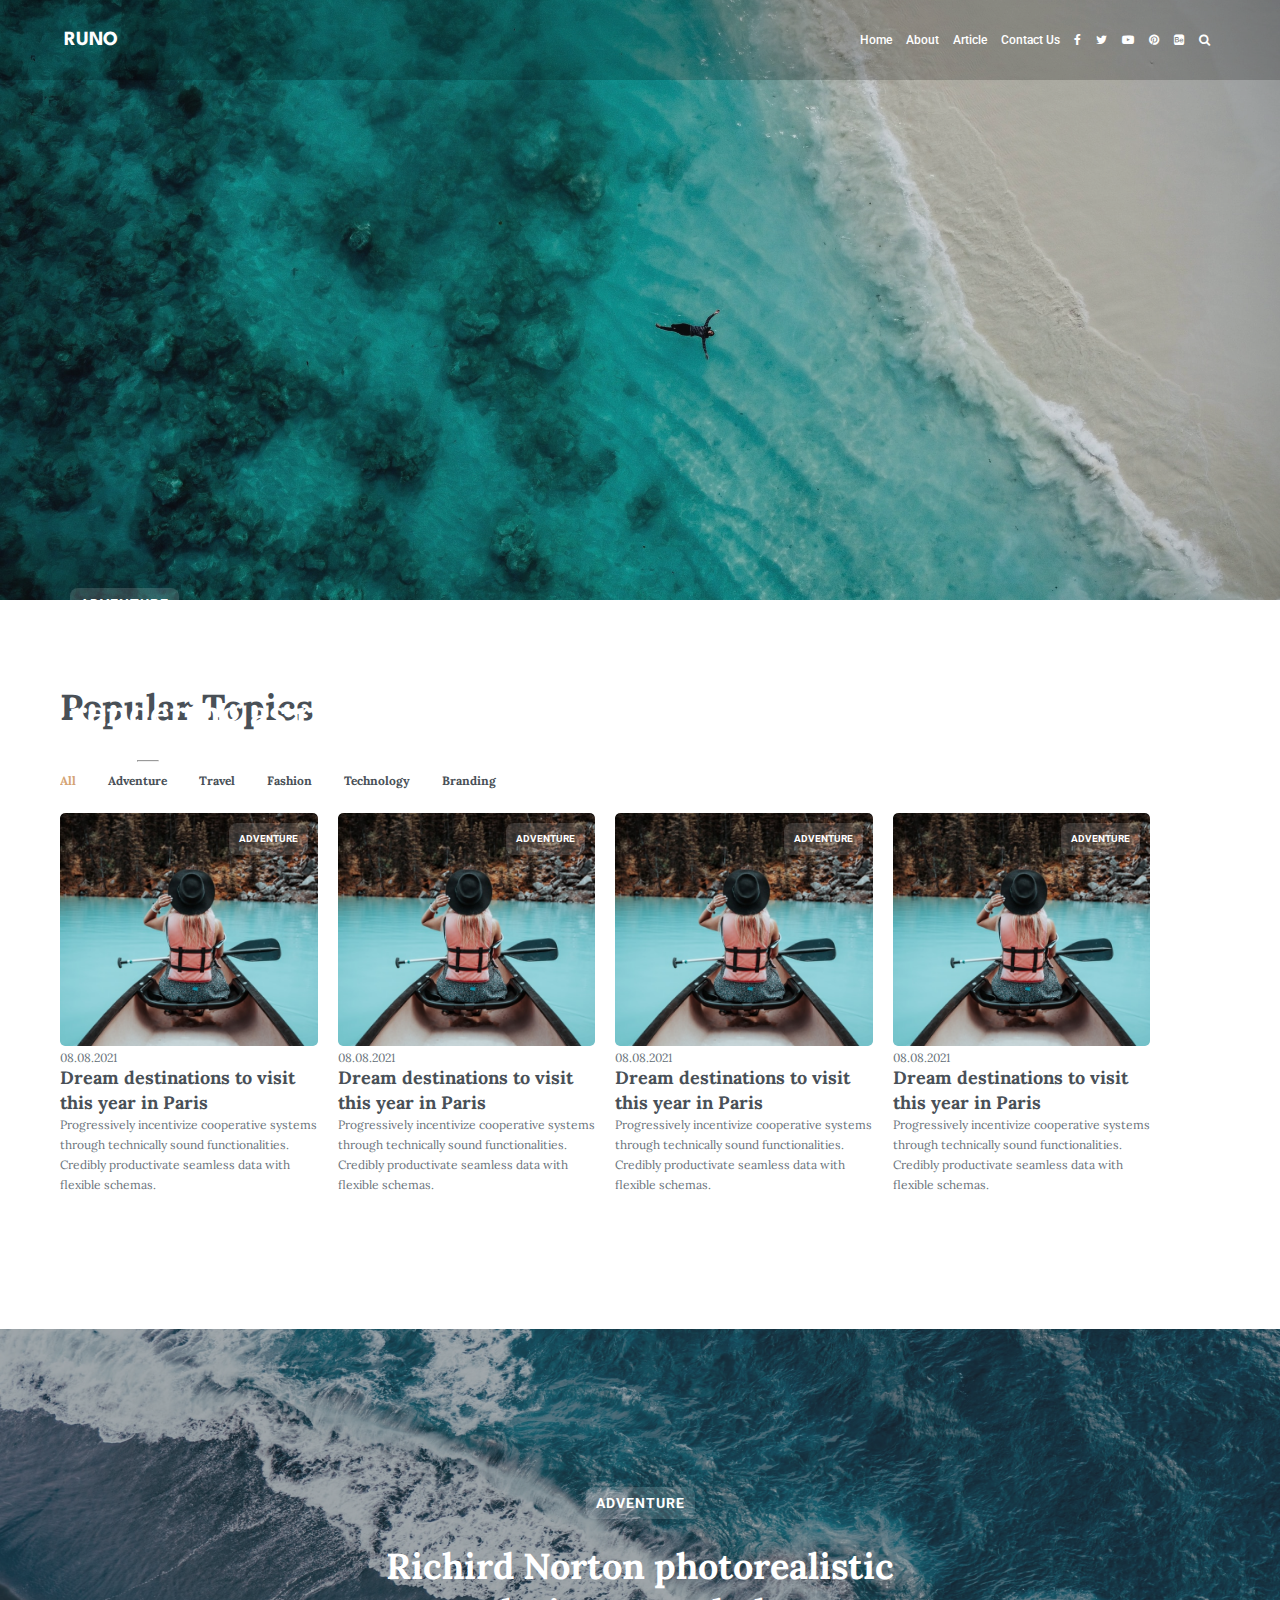
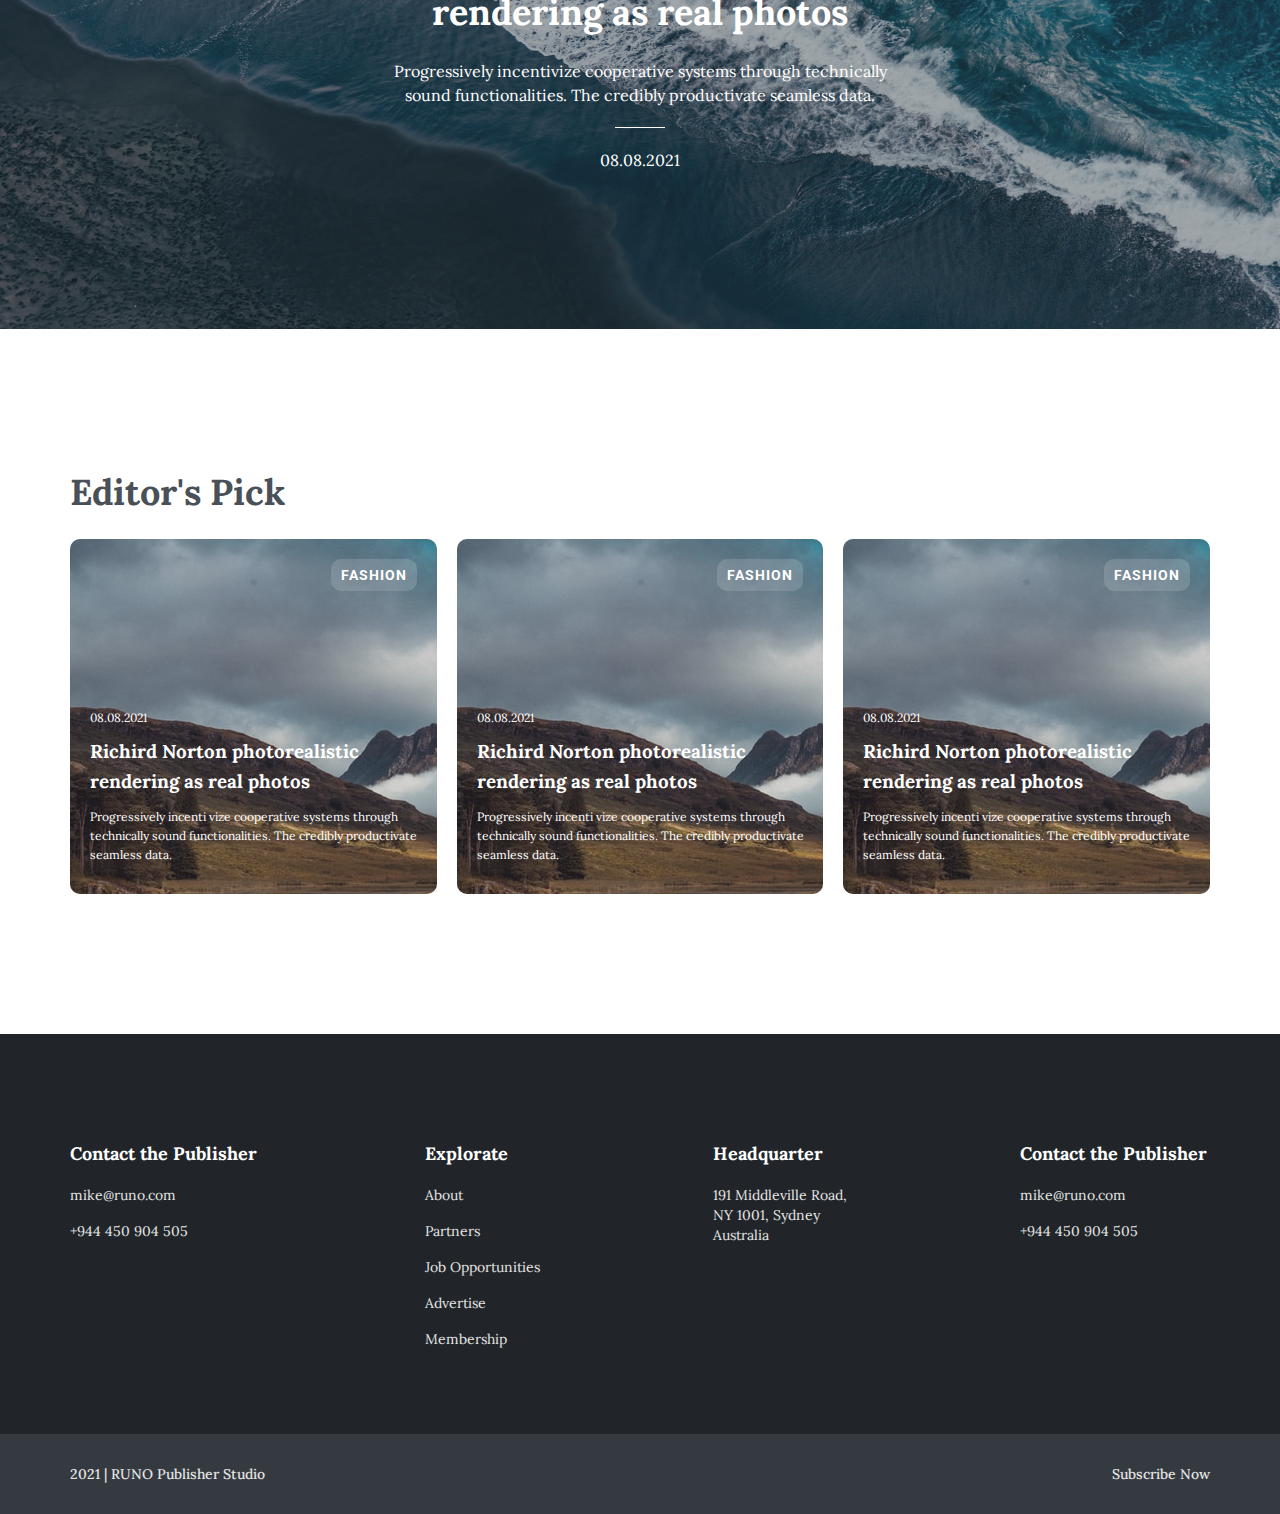
==== index.html @ 7ec01e0b "feat: add footer and sub-footer" ====
<!-- @format -->

<!DOCTYPE html>
<html lang="en">
  <head>
    <meta charset="UTF-8" />
    <meta http-equiv="X-UA-Compatible" content="IE=edge" />
    <meta name="viewport" content="width=device-width, initial-scale=1.0" />
    <link rel="stylesheet" href="css/normalize.css" />
    <link rel="stylesheet" href="css/styles.css" />
    <link
      rel="stylesheet"
      href="https://fonts.googleapis.com/css?family=Roboto"
    />
    <link
      rel="stylesheet"
      href="https://fonts.googleapis.com/css?family=Lora"
    />
    <link
      rel="stylesheet"
      href="https://fonts.googleapis.com/css?family=Spartan"
    />
    <link
      rel="stylesheet"
      href="https://cdnjs.cloudflare.com/ajax/libs/font-awesome/4.7.0/css/font-awesome.min.css"
    />
    <script type="text/javascript" src="js/index.js"></script>

    <title>Latihan git</title>
  </head>
  <body>
    <section class="hero-image">
      <nav>
        <div class="logo">
          <h3>RUNO</h3>
        </div>
        <div class="right">
          <ul>
            <li><a class="menu active" href="#">Home</a></li>
            <li><a class="menu" href="#">About</a></li>
            <li><a class="menu" href="#">Article</a></li>
            <li><a class="menu" href="#">Contact Us</a></li>
            <li><a href="#" class="icon-header fa fa-facebook"></a></li>
            <li><a href="#" class="icon-header fa fa-twitter"></a></li>
            <li><a href="#" class="icon-header fa fa-youtube-play"></a></li>
            <li><a href="#" class="icon-header fa fa-pinterest"></a></li>
            <li><a href="#" class="icon-header fa fa-behance-square"></a></li>
            <li><a href="#" class="icon-header fa fa-search"></a></li>
          </ul>
        </div>
      </nav>
      <div class="hero-text">
        <div class="adventure">
          <span>ADVENTURE</span>
        </div>
        <h1>Richird Norton photorealistic rendering as real photos</h1>
        <div class="col1">
          <p>08.08.2021</p>
        </div>
        <div class="col2">
          <hr />
        </div>
        <div class="col3">
          <p>
            Progressively incentivize cooperative systems through technically
            sound functionalities. The credibly productivate seamless data.
          </p>
        </div>
      </div>
    </section>
    <section>
      <div class="popular-topics">
        <h1>Popular Topics</h1>
        <div class="tab">
          <button class="tablinks active" onclick="openTopic(event, 'All')">
            All
          </button>
          <button class="tablinks" onclick="openTopic(event, 'Adventure')">
            Adventure
          </button>
          <button class="tablinks" onclick="openTopic(event, 'Travel')">
            Travel
          </button>
          <button class="tablinks" onclick="openTopic(event, 'Fashion')">
            Fashion
          </button>
          <button class="tablinks" onclick="openTopic(event, 'Technology')">
            Technology
          </button>
          <button class="tablinks" onclick="openTopic(event, 'Branding')">
            Branding
          </button>
        </div>

        <div id="All" class="tabcontent" style="display: block">
          <div class="row-blog">
            <div class="column-blog">
              <div class="container">
                <img src="assets/img/blog-image.png" alt="" srcset="" />
                <p class="meta">08.08.2021</p>
                <h3>Dream destinations to visit this year in Paris</h3>
                <p class="excerpt">
                  Progressively incentivize cooperative systems through
                  technically sound functionalities. Credibly productivate
                  seamless data with flexible schemas.
                </p>
                <div class="tag">ADVENTURE</div>
              </div>
            </div>
            <div class="column-blog">
              <div class="container">
                <img src="assets/img/blog-image.png" alt="" srcset="" />
                <p class="meta">08.08.2021</p>
                <h3>Dream destinations to visit this year in Paris</h3>
                <p class="excerpt">
                  Progressively incentivize cooperative systems through
                  technically sound functionalities. Credibly productivate
                  seamless data with flexible schemas.
                </p>
                <div class="tag">ADVENTURE</div>
              </div>
            </div>
            <div class="column-blog">
              <div class="container">
                <img src="assets/img/blog-image.png" alt="" srcset="" />
                <p class="meta">08.08.2021</p>
                <h3>Dream destinations to visit this year in Paris</h3>
                <p class="excerpt">
                  Progressively incentivize cooperative systems through
                  technically sound functionalities. Credibly productivate
                  seamless data with flexible schemas.
                </p>
                <div class="tag">ADVENTURE</div>
              </div>
            </div>
            <div class="column-blog">
              <div class="container">
                <img src="assets/img/blog-image.png" alt="" srcset="" />
                <p class="meta">08.08.2021</p>
                <h3>Dream destinations to visit this year in Paris</h3>
                <p class="excerpt">
                  Progressively incentivize cooperative systems through
                  technically sound functionalities. Credibly productivate
                  seamless data with flexible schemas.
                </p>
                <div class="tag">ADVENTURE</div>
              </div>
            </div>
          </div>
        </div>

        <div id="Adventure" class="tabcontent">
          <h3>Adventure</h3>
          <p>Paris is the capital of France.</p>
        </div>

        <div id="Travel" class="tabcontent">
          <h3>Travel</h3>
          <p>Tokyo is the capital of Japan.</p>
        </div>

        <div id="Fashion" class="tabcontent">
          <h3>Fashion</h3>
          <p>Tokyo is the capital of Japan.</p>
        </div>

        <div id="Technology" class="tabcontent">
          <h3>Technology</h3>
          <p>Tokyo is the capital of Japan.</p>
        </div>

        <div id="Branding" class="tabcontent">
          <h3>Branding</h3>
          <p>Tokyo is the capital of Japan.</p>
        </div>
      </div>
    </section>
    <section>
      <div class="big-post">
        <img src="assets/img/Image.png" alt="" srcset="" />
        <div class="content-big-post">
          <div class="text">
            <div class="adventure">
              <span>ADVENTURE</span>
            </div>
            <h1>Richird Norton photorealistic rendering as real photos</h1>
            <p>
              Progressively incentivize cooperative systems through technically
              sound functionalities. The credibly productivate seamless data.
            </p>
            <div class="h_line"></div>
            <p>08.08.2021</p>
          </div>
        </div>
      </div>
    </section>
    <section class="editor-picks">
      <h1 class="editor">Editor's Pick</h1>
      <div class="row-blog-editor">
        <div class="blog-editor">
          <img
            src="assets/img/be3053a3a8fa74031a90c192bb2f14f0.jpg"
            alt="blog-thumbnail"
          />
          <div class="overlay">
            <div class="cat-blog">FASHION</div>
            <div class="content-blog">
              <p class="date-blog">08.08.2021</p>
              <h3 class="title-blog">
                Richird Norton photorealistic rendering as real photos
              </h3>
              <p class="excerpt-blog">
                Progressively incenti vize cooperative systems through
                technically sound functionalities. The credibly productivate
                seamless data.
              </p>
            </div>
          </div>
        </div>
        <div class="blog-editor">
          <img
            src="assets/img/be3053a3a8fa74031a90c192bb2f14f0.jpg"
            alt="blog-thumbnail"
          />
          <div class="overlay">
            <div class="cat-blog">FASHION</div>
            <div class="content-blog">
              <p class="date-blog">08.08.2021</p>
              <h3 class="title-blog">
                Richird Norton photorealistic rendering as real photos
              </h3>
              <p class="excerpt-blog">
                Progressively incenti vize cooperative systems through
                technically sound functionalities. The credibly productivate
                seamless data.
              </p>
            </div>
          </div>
        </div>
        <div class="blog-editor">
          <img
            src="assets/img/be3053a3a8fa74031a90c192bb2f14f0.jpg"
            alt="blog-thumbnail"
          />
          <div class="overlay">
            <div class="cat-blog">FASHION</div>
            <div class="content-blog">
              <p class="date-blog">08.08.2021</p>
              <h3 class="title-blog">
                Richird Norton photorealistic rendering as real photos
              </h3>
              <p class="excerpt-blog">
                Progressively incenti vize cooperative systems through
                technically sound functionalities. The credibly productivate
                seamless data.
              </p>
            </div>
          </div>
        </div>
      </div>
    </section>
    <footer class="footer">
      <div class="footer__inner">
        <div class="footer__col-1">
          <h3 class="footer__heading">Contact the Publisher</h3>
          <p class="footer__txt">mike@runo.com</p>
          <p class="footer__txt">+944 450 904 505</p>
        </div>
        <div class="footer__col-2">
          <h3 class="footer__heading">Explorate</h3>
          <p class="footer__txt">About</p>
          <p class="footer__txt">Partners</p>
          <p class="footer__txt">Job Opportunities</p>
          <p class="footer__txt">Advertise</p>
          <p class="footer__txt">Membership</p>
        </div>
        <div class="footer__col-3">
          <h3 class="footer__heading">Headquarter</h3>
          <p class="footer__txt">
            191 Middleville Road, NY 1001, Sydney Australia
          </p>
        </div>
        <div class="footer__col-4">
          <h3 class="footer__heading">Contact the Publisher</h3>
          <p class="footer__txt">mike@runo.com</p>
          <p class="footer__txt">+944 450 904 505</p>
        </div>
      </div>
    </footer>
    <div class="sub-footer">
      <div class="sub-footer__col">2021 | RUNO Publisher Studio</div>
      <div class="sub-footer__col">Subscribe Now</div>
    </div>
  </body>
</html>
---- css/styles.css ----
* {
    margin:0;
    padding:0;
    box-sizing: border-box;
}

/* .container {
    max-width:1300px;
    width:100%;
} */

.hero-image {
  background-image: url("../assets/img/hero-mage.png");
  background-position: center;
  background-size: cover;
  height: 600px;
}

nav {
  height: 80px;
  background: rgba(0, 0, 0, 0.2);
  vertical-align: middle;
  padding: 0 5%;
}
nav .logo h3 {
  float: left;
  font-family: "Spartan";
  font-style: normal;
  font-weight: 700;
  font-size: 20px;
  line-height: 80px;
  color: white;
  padding: 0;
  margin: 0;
}

nav .right {
  float: right;
}

nav .right li {
  display: inline;
}

nav .right ul .menu {
  color: white;
  text-decoration: none;
  font-family: "Roboto";
  font-style: normal;
  font-weight: 500;
  font-size: 12px;
  line-height: 80px;
  padding: 0 5px;
}

nav .right ul .icon-header {
  color: white;
  text-decoration: none;
  font-size: 12px;
  line-height: 80px;
  letter-spacing: 1px;
  padding: 0 5px;
}

nav .right ul {
  margin: 0 auto;
}

.hero-text {
  position: absolute;
  bottom: 100px;
  left: 70px;
  width: 530px;
  overflow: hidden;
  color: white;
}

h1 {
  font-family: "Lora";
  font-style: normal;
  font-size: 36px;
  font-weight: 700;
  line-height: 46px;
}

.hero-text .col1,
.hero-text .col2,
.hero-text .col3 {
  display: inline-block;
  vertical-align: top;
  padding: 0 2px;
}

.hero-text .col3 {
  width: 420px;
}

.hero-text hr {
  width: 20px;
}

.hero-text p {
  margin: 0 !important;
  font-family: "Lora";
  font-style: normal;
  font-weight: 400;
  font-size: 12px;
  line-height: 20px;
}

.adventure {
  padding: 10px 10px;
  background-color: rgba(255, 255, 255, 0.15);
  display: inline-block;
  border-radius: 8px;
  font-family: Roboto;
  font-style: normal;
  font-weight: 700;
  font-size: 14px;
  line-height: 12px;
  letter-spacing: 1px;
  color: white;
}

/* END OF HERO */

.popular-topics {
  padding: 60px;
  width: 1210px;
  /* overflow: hidden;
    position: absolute; */
  flex-direction: column;
}

.popular-topics h1 {
  font-family: "Lora";
  font-style: normal;
  font-weight: 700;
  font-size: 36px;
  line-height: 46px;
  /* identical to box height */
  color: #495057;
}

/* Style the tab */
.tab {
  overflow: hidden;
}

/* Style the buttons inside the tab */
.tab button {
  background-color: inherit;
  float: left;
  border: none;
  outline: none;
  cursor: pointer;
  padding: 14px 16px;
  transition: 0.3s;
  font-family: "Lora";
  font-style: normal;
  font-weight: 700;
  font-size: 12px;
  line-height: 25px;
  /* identical to box height, or 208% */
  color: #495057;
}

.tablinks:first-child {
  padding-left: 0;
}

/* Change background color of buttons on hover */
.tab button:hover {
  color: #d4a373;
}

/* Create an active/current tablink class */
.tab button.active {
  color: #d4a373;
}

/* Style the tab content */
.tabcontent {
  display: none;
  padding: 6px 0;
  -webkit-animation: fadeEffect 1s;
  animation: fadeEffect 1s;
}

@-webkit-keyframes fadeEffect {
  from {
    opacity: 0;
  }
  to {
    opacity: 1;
  }
}

@keyframes fadeEffect {
  from {
    opacity: 0;
  }
  to {
    opacity: 1;
  }
}

/* END OF TAB */

.row-blog {
  display: flex;
}

.column-blog {
  height: 450px;
  padding-right: 20px;
}

.column-blog:last-child {
  padding-right: 0;
}

.column-blog .container {
  position: relative;
}

.column-blog img {
  width: 100%;
  height: auto;
  border-radius: 5px;
}

.column-blog .meta {
  font-family: "Lora";
  font-style: normal;
  font-weight: 400;
  font-size: 12px;
  line-height: 15px;
  display: flex;
  align-items: center;
  color: #6c757d;
}

.column-blog h3 {
  font-family: "Lora";
  font-style: normal;
  font-weight: 700;
  font-size: 18px;
  line-height: 25px;
  color: #495057;
}

.column-blog .excerpt {
  font-family: "Lora";
  font-style: normal;
  font-weight: 400;
  font-size: 12px;
  line-height: 20px;
  color: #6c757d;
}

.column-blog .tag {
  padding: 10px 10px;
  background-color: rgba(255, 255, 255, 0.15);
  display: inline-block;
  border-radius: 8px;
  font-family: "Roboto";
  font-style: normal;
  font-weight: 700;
  font-size: 10px;
  line-height: 12px;
  float: right;
  position: absolute;
  right: 10px;
  top: 10px;
  z-index: 1000;
  color: white;
}

/* END OF BLOG TAB */

/* SECTION BIG POST */
.big-post {
  width: 100%;
  height: 600px;
  position: relative;
}

.big-post img {
  display: block;
  width: 100%;
  height: 100%;
  /* z-index: 90; */
  /* opacity: 0.5; */
}

.content-big-post {
  position: absolute;
  display: flex;
  justify-content: center;
  align-items: center;
  flex-direction: column;
  top: 0;
  height: 100%;
  width: 100%;
  /* opacity: 0.5; */
  background-color: rgba(52, 58, 64, 0.4);
}

.content-big-post .text {
  text-align: center;
  color: white;
  opacity: 1;
  font-family: "Lora";
  font-style: normal;
  width:40%;
  line-height: 1.5;
}

.h_line {
    border-bottom: 1px solid white;
    width: 50px;
    margin: 20px auto;
}

.text-big-post p {
    font-size: 12px;
}


/* Section big post */

.editor-picks {
    margin: 140px 70px;
    max-width:1300px;
  }

  h1.editor {
      color:#495057;
  }
  
.row-blog-editor {
    display: flex;
    justify-content: space-around;
    gap: 20px;
}


.blog-editor {
    position: relative;
    overflow: hidden;
    box-sizing: border-box;
    width: 420px;
    height: 355px;
    border-radius: 10px;
}

.blog-editor .overlay {
    background-color: #343a402f;
    position: absolute;
    width: 100%;
    height: 100%;
    top:0;
    padding:20px;
    box-sizing: border-box;
    color: white;
}

.blog-editor .overlay .cat-blog {
    float:right;
    padding: 10px 10px;
    background-color: rgba(255, 255, 255, 0.15);
    border-radius: 10px;
    font-family: Roboto;
    font-style: normal;
    font-weight: 700;
    font-size: 14px;
    line-height: 12px;
    letter-spacing: 1px;
}

.blog-editor .overlay .content-blog {
    position: absolute;
    bottom: 20px;
    margin-right: 10px;
    font-family: "Lora";
    font-style: normal;
    line-height: 1.6;
}

.content-blog p, .content-blog h3 {
    margin-bottom:10px;
}

.content-blog p {
    font-size: 12px;
}

/* Footer */

.footer {
  color:white;
  background-color: #212529;
  height:400px;
  padding: 106px 70px;
}

.footer__inner {
  display: flex;
  justify-content: space-between;
  margin: auto;
}

h3.footer__heading {
  font-family: "Lora";
  line-height: 1.6;
  margin-bottom: 16px;
  font-size: 18px;
}

.footer__txt {
  font-family: "Lora";
  line-height: 1.6;
  font-size: 14px;
  color: #E5E5E5;
  margin-bottom: 16px;
  line-height: 20px;
}

.footer__col-1 {
  width: 188px;
}

.footer__col-2 {
  width: 120px;
}

.footer__col-3 {
  width: 140px;
}

.footer__col-4 {
  width: 190px;
}

/* SUB FOOTER */

.sub-footer {
  padding:31px 70px;
  display: flex;
  justify-content: space-between;
  align-items: center;
  height: 80px;
  background-color: #343A40;
}

.sub-footer__col {
  font-family: 'Lora';
  font-weight: 500;
  font-size: 14px;
  line-height: 18px;  
  color: #E5E5E5;
}
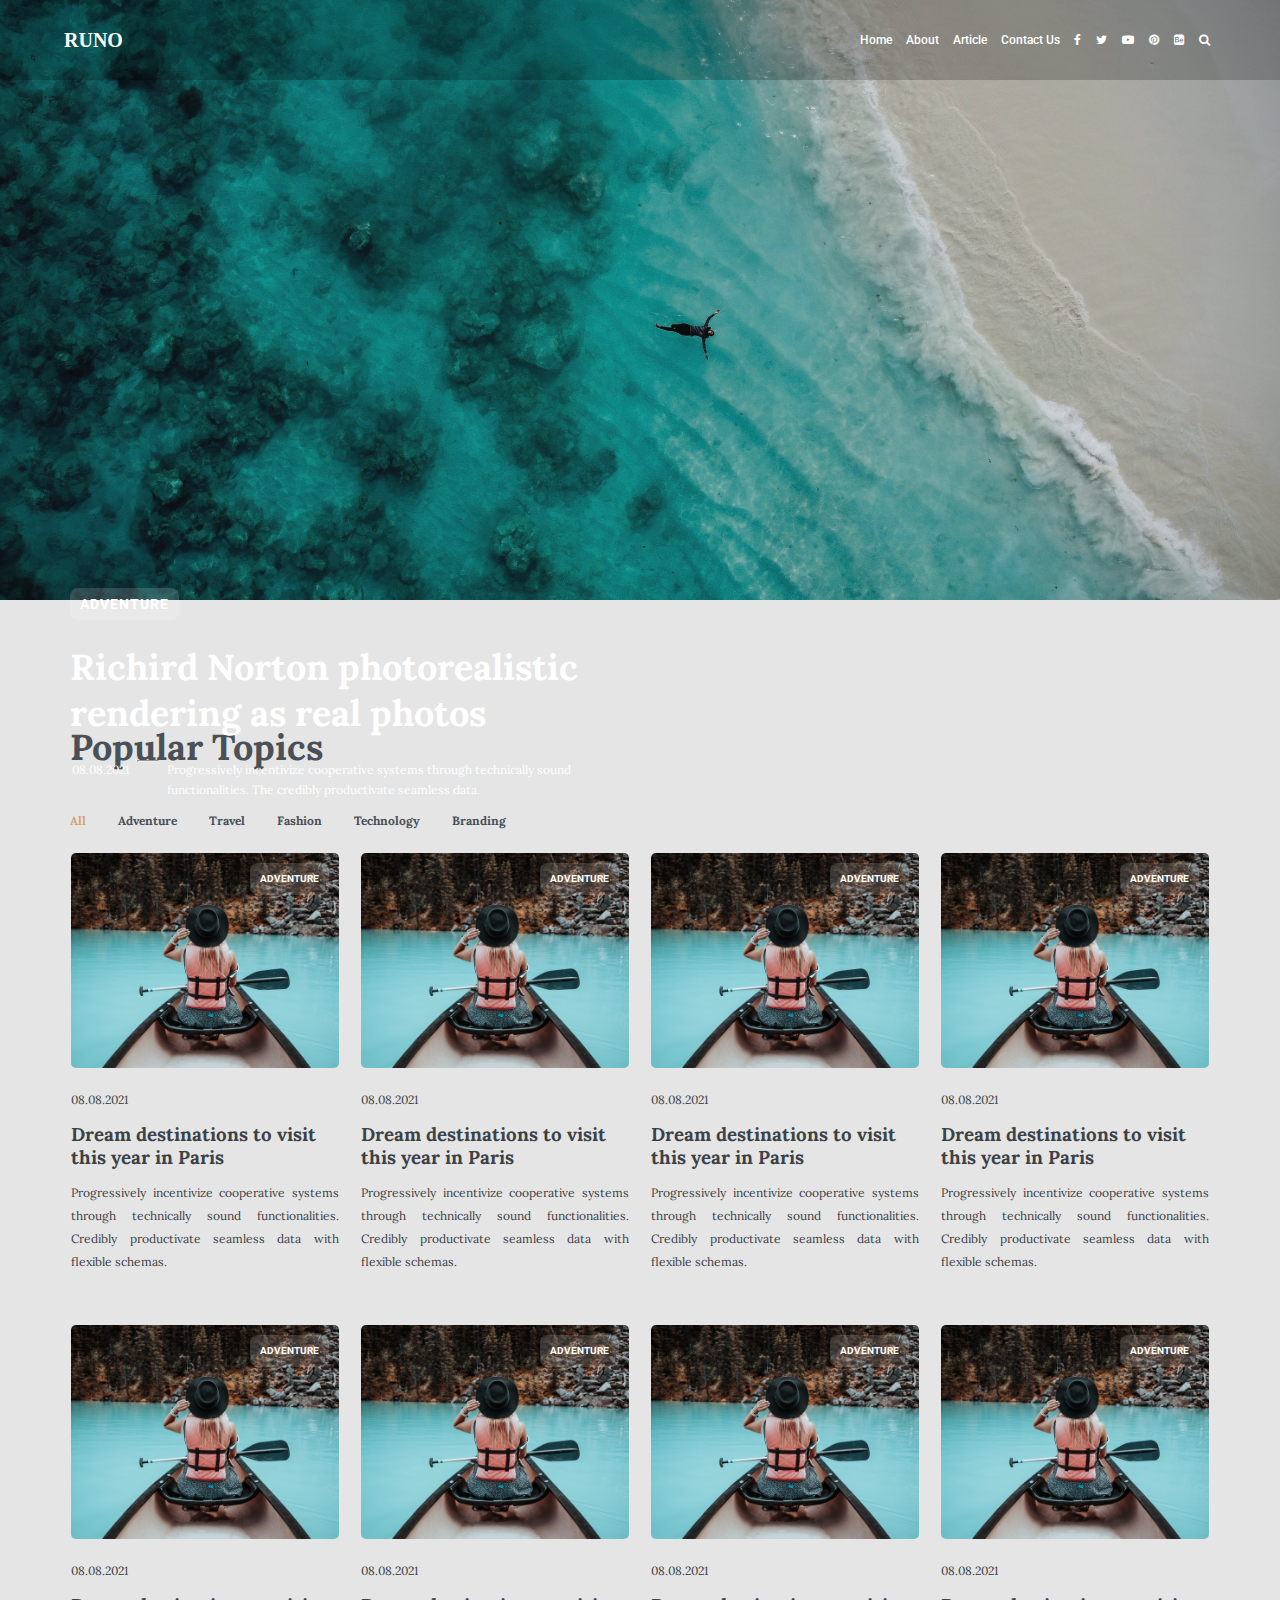
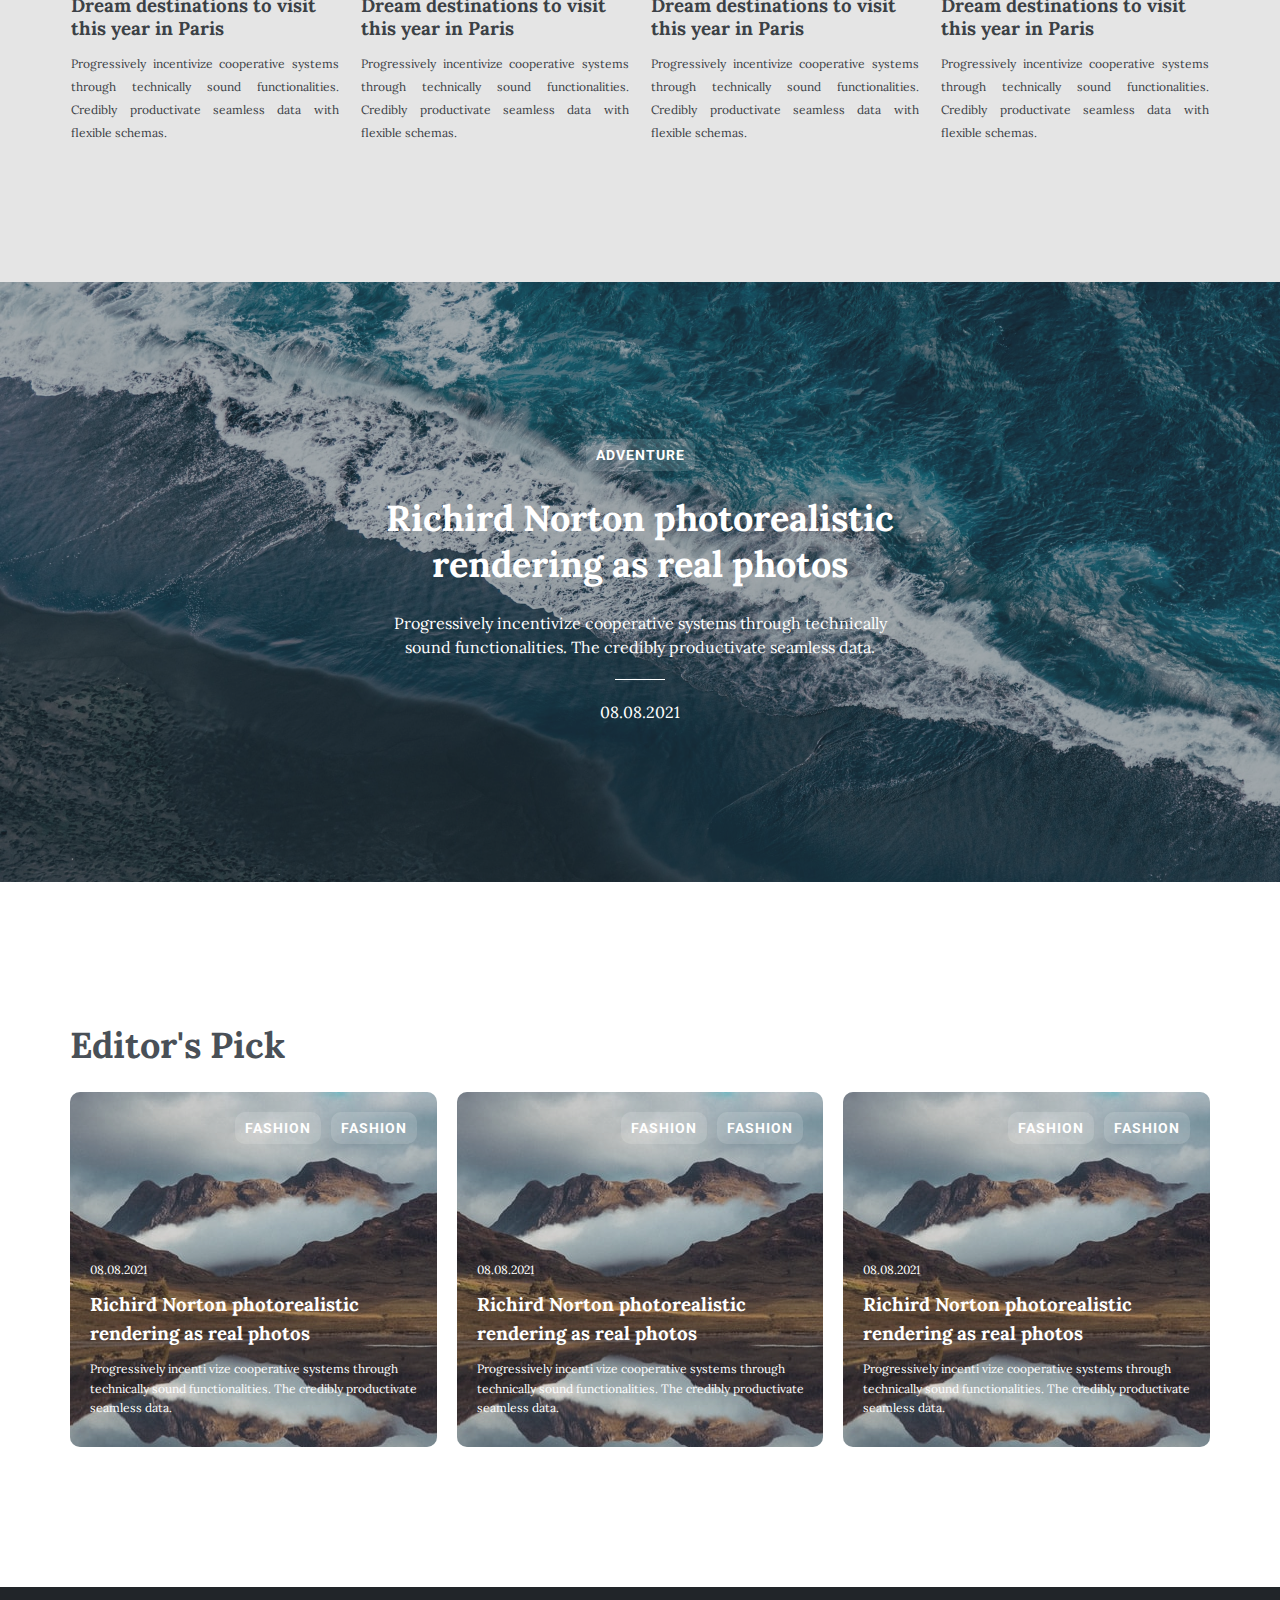
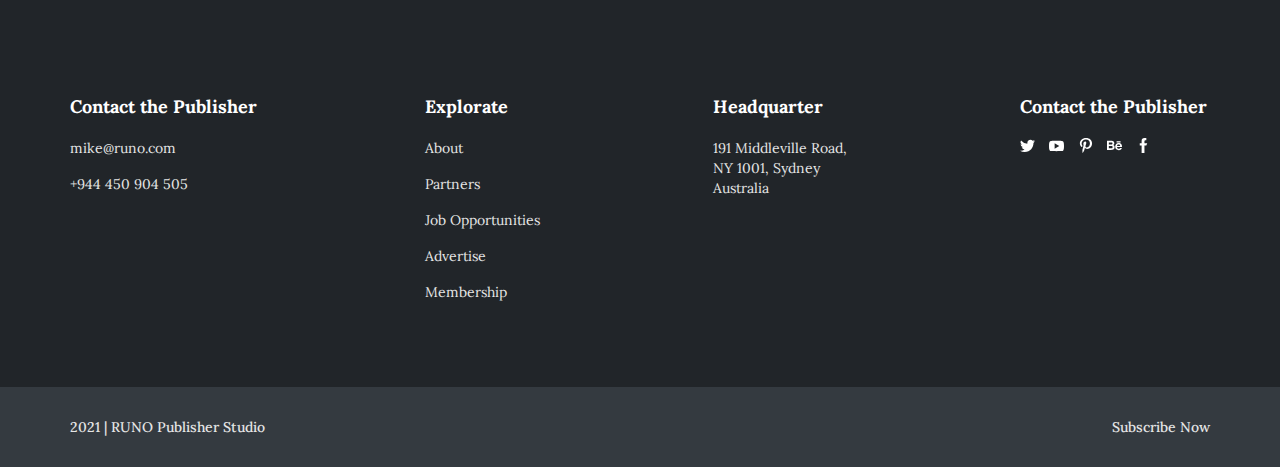
==== commit 7897697a: "fix: change name class, file and id." ====
--- a/index.html
+++ b/index.html
@@ -8,17 +8,11 @@
     <meta name="viewport" content="width=device-width, initial-scale=1.0" />
     <link rel="stylesheet" href="css/normalize.css" />
     <link rel="stylesheet" href="css/styles.css" />
+    <link rel="preconnect" href="https://fonts.googleapis.com" />
+    <link rel="preconnect" href="https://fonts.gstatic.com" crossorigin />
     <link
+      href="https://fonts.googleapis.com/css2?family=League+Spartan:wght@300;400;500;600;700;800&family=Lora:wght@400;500;600;700&family=Roboto&display=swap"
       rel="stylesheet"
-      href="https://fonts.googleapis.com/css?family=Roboto"
-    />
-    <link
-      rel="stylesheet"
-      href="https://fonts.googleapis.com/css?family=Lora"
-    />
-    <link
-      rel="stylesheet"
-      href="https://fonts.googleapis.com/css?family=Spartan"
     />
     <link
       rel="stylesheet"
@@ -26,158 +20,260 @@
     />
     <script type="text/javascript" src="js/index.js"></script>
 
-    <title>Latihan git</title>
+    <title>Home</title>
   </head>
   <body>
-    <section class="hero-image">
-      <nav>
-        <div class="logo">
-          <h3>RUNO</h3>
-        </div>
-        <div class="right">
-          <ul>
-            <li><a class="menu active" href="#">Home</a></li>
-            <li><a class="menu" href="#">About</a></li>
-            <li><a class="menu" href="#">Article</a></li>
-            <li><a class="menu" href="#">Contact Us</a></li>
-            <li><a href="#" class="icon-header fa fa-facebook"></a></li>
-            <li><a href="#" class="icon-header fa fa-twitter"></a></li>
-            <li><a href="#" class="icon-header fa fa-youtube-play"></a></li>
-            <li><a href="#" class="icon-header fa fa-pinterest"></a></li>
-            <li><a href="#" class="icon-header fa fa-behance-square"></a></li>
-            <li><a href="#" class="icon-header fa fa-search"></a></li>
-          </ul>
-        </div>
-      </nav>
-      <div class="hero-text">
-        <div class="adventure">
-          <span>ADVENTURE</span>
-        </div>
-        <h1>Richird Norton photorealistic rendering as real photos</h1>
-        <div class="col1">
-          <p>08.08.2021</p>
-        </div>
-        <div class="col2">
-          <hr />
-        </div>
-        <div class="col3">
-          <p>
-            Progressively incentivize cooperative systems through technically
-            sound functionalities. The credibly productivate seamless data.
-          </p>
-        </div>
-      </div>
-    </section>
-    <section>
+    <section id="hero">
+      <div class="container__hero hero__home">
+        <nav>
+          <div class="logo">
+            <h3>RUNO</h3>
+          </div>
+          <div class="right">
+            <ul>
+              <li><a class="menu active" href="index.html">Home</a></li>
+              <li><a class="menu" href="#">About</a></li>
+              <li><a class="menu" href="article.html">Article</a></li>
+              <li><a class="menu" href="#">Contact Us</a></li>
+              <li><a href="#" class="icon-header fa fa-facebook"></a></li>
+              <li><a href="#" class="icon-header fa fa-twitter"></a></li>
+              <li><a href="#" class="icon-header fa fa-youtube-play"></a></li>
+              <li><a href="#" class="icon-header fa fa-pinterest"></a></li>
+              <li><a href="#" class="icon-header fa fa-behance-square"></a></li>
+              <li><a href="#" class="icon-header fa fa-search"></a></li>
+            </ul>
+          </div>
+        </nav>
+        <div class="hero-text">
+          <div class="adventure">
+            <span>ADVENTURE</span>
+          </div>
+          <h1>Richird Norton photorealistic rendering as real photos</h1>
+          <div class="col1">
+            <p>08.08.2021</p>
+          </div>
+          <div class="col2">
+            <hr />
+          </div>
+          <div class="col3">
+            <p>
+              Progressively incentivize cooperative systems through technically
+              sound functionalities. The credibly productivate seamless data.
+            </p>
+          </div>
+        </div>
+      </div>
+    </section>
+    <section id="popular-topics">
       <div class="popular-topics">
         <h1>Popular Topics</h1>
         <div class="tab">
-          <button class="tablinks active" onclick="openTopic(event, 'All')">
+          <button class="tab__links active" onclick="openTopic(event, 'all')">
             All
           </button>
-          <button class="tablinks" onclick="openTopic(event, 'Adventure')">
+          <button class="tab__links" onclick="openTopic(event, 'adventure')">
             Adventure
           </button>
-          <button class="tablinks" onclick="openTopic(event, 'Travel')">
+          <button class="tab__links" onclick="openTopic(event, 'travel')">
             Travel
           </button>
-          <button class="tablinks" onclick="openTopic(event, 'Fashion')">
+          <button class="tab__links" onclick="openTopic(event, 'fashion')">
             Fashion
           </button>
-          <button class="tablinks" onclick="openTopic(event, 'Technology')">
+          <button class="tab__links" onclick="openTopic(event, 'technology')">
             Technology
           </button>
-          <button class="tablinks" onclick="openTopic(event, 'Branding')">
+          <button class="tab__links" onclick="openTopic(event, 'branding')">
             Branding
           </button>
         </div>
 
-        <div id="All" class="tabcontent" style="display: block">
-          <div class="row-blog">
-            <div class="column-blog">
-              <div class="container">
-                <img src="assets/img/blog-image.png" alt="" srcset="" />
-                <p class="meta">08.08.2021</p>
-                <h3>Dream destinations to visit this year in Paris</h3>
-                <p class="excerpt">
-                  Progressively incentivize cooperative systems through
-                  technically sound functionalities. Credibly productivate
-                  seamless data with flexible schemas.
-                </p>
-                <div class="tag">ADVENTURE</div>
-              </div>
-            </div>
-            <div class="column-blog">
-              <div class="container">
-                <img src="assets/img/blog-image.png" alt="" srcset="" />
-                <p class="meta">08.08.2021</p>
-                <h3>Dream destinations to visit this year in Paris</h3>
-                <p class="excerpt">
-                  Progressively incentivize cooperative systems through
-                  technically sound functionalities. Credibly productivate
-                  seamless data with flexible schemas.
-                </p>
-                <div class="tag">ADVENTURE</div>
-              </div>
-            </div>
-            <div class="column-blog">
-              <div class="container">
-                <img src="assets/img/blog-image.png" alt="" srcset="" />
-                <p class="meta">08.08.2021</p>
-                <h3>Dream destinations to visit this year in Paris</h3>
-                <p class="excerpt">
-                  Progressively incentivize cooperative systems through
-                  technically sound functionalities. Credibly productivate
-                  seamless data with flexible schemas.
-                </p>
-                <div class="tag">ADVENTURE</div>
-              </div>
-            </div>
-            <div class="column-blog">
-              <div class="container">
-                <img src="assets/img/blog-image.png" alt="" srcset="" />
-                <p class="meta">08.08.2021</p>
-                <h3>Dream destinations to visit this year in Paris</h3>
-                <p class="excerpt">
-                  Progressively incentivize cooperative systems through
-                  technically sound functionalities. Credibly productivate
-                  seamless data with flexible schemas.
-                </p>
-                <div class="tag">ADVENTURE</div>
-              </div>
-            </div>
-          </div>
-        </div>
-
-        <div id="Adventure" class="tabcontent">
+        <div id="all" class="tab__content" style="display: block">
+          <div class="blog__row flex-wrap">
+            <div class="blog__column">
+              <div class="container">
+                <img
+                  src="assets/img/blog-image-woman-in-lake.jpg"
+                  class="radius-5"
+                  alt="blog-image "
+                />
+                <div class="blog__content">
+                  <p class="meta">08.08.2021</p>
+                  <h3>Dream destinations to visit this year in Paris</h3>
+                  <p class="excerpt">
+                    Progressively incentivize cooperative systems through
+                    technically sound functionalities. Credibly productivate
+                    seamless data with flexible schemas.
+                  </p>
+                  <div class="tag">ADVENTURE</div>
+                </div>
+              </div>
+            </div>
+            <div class="blog__column">
+              <div class="container">
+                <img
+                  src="assets/img/blog-image-woman-in-lake.jpg"
+                  class="radius-5"
+                  alt="blog-image "
+                />
+                <div class="blog__content">
+                  <p class="meta">08.08.2021</p>
+                  <h3>Dream destinations to visit this year in Paris</h3>
+                  <p class="excerpt">
+                    Progressively incentivize cooperative systems through
+                    technically sound functionalities. Credibly productivate
+                    seamless data with flexible schemas.
+                  </p>
+                  <div class="tag">ADVENTURE</div>
+                </div>
+              </div>
+            </div>
+            <div class="blog__column">
+              <div class="container">
+                <img
+                  src="assets/img/blog-image-woman-in-lake.jpg"
+                  class="radius-5"
+                  alt="blog-image "
+                />
+                <div class="blog__content">
+                  <p class="meta">08.08.2021</p>
+                  <h3>Dream destinations to visit this year in Paris</h3>
+                  <p class="excerpt">
+                    Progressively incentivize cooperative systems through
+                    technically sound functionalities. Credibly productivate
+                    seamless data with flexible schemas.
+                  </p>
+                  <div class="tag">ADVENTURE</div>
+                </div>
+              </div>
+            </div>
+            <div class="blog__column">
+              <div class="container">
+                <img
+                  src="assets/img/blog-image-woman-in-lake.jpg"
+                  class="radius-5"
+                  alt="blog-image "
+                />
+                <div class="blog__content">
+                  <p class="meta">08.08.2021</p>
+                  <h3>Dream destinations to visit this year in Paris</h3>
+                  <p class="excerpt">
+                    Progressively incentivize cooperative systems through
+                    technically sound functionalities. Credibly productivate
+                    seamless data with flexible schemas.
+                  </p>
+                  <div class="tag">ADVENTURE</div>
+                </div>
+              </div>
+            </div>
+            <div class="blog__column">
+              <div class="container">
+                <img
+                  src="assets/img/blog-image-woman-in-lake.jpg"
+                  class="radius-5"
+                  alt="blog-image "
+                />
+                <div class="blog__content">
+                  <p class="meta">08.08.2021</p>
+                  <h3>Dream destinations to visit this year in Paris</h3>
+                  <p class="excerpt">
+                    Progressively incentivize cooperative systems through
+                    technically sound functionalities. Credibly productivate
+                    seamless data with flexible schemas.
+                  </p>
+                  <div class="tag">ADVENTURE</div>
+                </div>
+              </div>
+            </div>
+            <div class="blog__column">
+              <div class="container">
+                <img
+                  src="assets/img/blog-image-woman-in-lake.jpg"
+                  class="radius-5"
+                  alt="blog-image "
+                />
+                <div class="blog__content">
+                  <p class="meta">08.08.2021</p>
+                  <h3>Dream destinations to visit this year in Paris</h3>
+                  <p class="excerpt">
+                    Progressively incentivize cooperative systems through
+                    technically sound functionalities. Credibly productivate
+                    seamless data with flexible schemas.
+                  </p>
+                  <div class="tag">ADVENTURE</div>
+                </div>
+              </div>
+            </div>
+            <div class="blog__column">
+              <div class="container">
+                <img
+                  src="assets/img/blog-image-woman-in-lake.jpg"
+                  class="radius-5"
+                  alt="blog-image "
+                />
+                <div class="blog__content">
+                  <p class="meta">08.08.2021</p>
+                  <h3>Dream destinations to visit this year in Paris</h3>
+                  <p class="excerpt">
+                    Progressively incentivize cooperative systems through
+                    technically sound functionalities. Credibly productivate
+                    seamless data with flexible schemas.
+                  </p>
+                  <div class="tag">ADVENTURE</div>
+                </div>
+              </div>
+            </div>
+            <div class="blog__column">
+              <div class="container">
+                <img
+                  src="assets/img/blog-image-woman-in-lake.jpg"
+                  class="radius-5"
+                  alt="blog-image "
+                />
+                <div class="blog__content">
+                  <p class="meta">08.08.2021</p>
+                  <h3>Dream destinations to visit this year in Paris</h3>
+                  <p class="excerpt">
+                    Progressively incentivize cooperative systems through
+                    technically sound functionalities. Credibly productivate
+                    seamless data with flexible schemas.
+                  </p>
+                  <div class="tag">ADVENTURE</div>
+                </div>
+              </div>
+            </div>
+          </div>
+        </div>
+
+        <div id="adventure" class="tab__content">
           <h3>Adventure</h3>
           <p>Paris is the capital of France.</p>
         </div>
 
-        <div id="Travel" class="tabcontent">
+        <div id="travel" class="tab__content">
           <h3>Travel</h3>
           <p>Tokyo is the capital of Japan.</p>
         </div>
 
-        <div id="Fashion" class="tabcontent">
+        <div id="fashion" class="tab__content">
           <h3>Fashion</h3>
           <p>Tokyo is the capital of Japan.</p>
         </div>
 
-        <div id="Technology" class="tabcontent">
+        <div id="technology" class="tab__content">
           <h3>Technology</h3>
           <p>Tokyo is the capital of Japan.</p>
         </div>
 
-        <div id="Branding" class="tabcontent">
+        <div id="branding" class="tab__content">
           <h3>Branding</h3>
           <p>Tokyo is the capital of Japan.</p>
         </div>
       </div>
     </section>
-    <section>
+    <section id="big-post">
       <div class="big-post">
-        <img src="assets/img/Image.png" alt="" srcset="" />
+        <img src="assets/img/big-image-beach.png" alt="" srcset="" />
         <div class="content-big-post">
           <div class="text">
             <div class="adventure">
@@ -194,102 +290,128 @@
         </div>
       </div>
     </section>
-    <section class="editor-picks">
-      <h1 class="editor">Editor's Pick</h1>
-      <div class="row-blog-editor">
-        <div class="blog-editor">
-          <img
-            src="assets/img/be3053a3a8fa74031a90c192bb2f14f0.jpg"
-            alt="blog-thumbnail"
-          />
-          <div class="overlay">
-            <div class="cat-blog">FASHION</div>
-            <div class="content-blog">
-              <p class="date-blog">08.08.2021</p>
-              <h3 class="title-blog">
-                Richird Norton photorealistic rendering as real photos
-              </h3>
-              <p class="excerpt-blog">
-                Progressively incenti vize cooperative systems through
-                technically sound functionalities. The credibly productivate
-                seamless data.
-              </p>
-            </div>
-          </div>
-        </div>
-        <div class="blog-editor">
-          <img
-            src="assets/img/be3053a3a8fa74031a90c192bb2f14f0.jpg"
-            alt="blog-thumbnail"
-          />
-          <div class="overlay">
-            <div class="cat-blog">FASHION</div>
-            <div class="content-blog">
-              <p class="date-blog">08.08.2021</p>
-              <h3 class="title-blog">
-                Richird Norton photorealistic rendering as real photos
-              </h3>
-              <p class="excerpt-blog">
-                Progressively incenti vize cooperative systems through
-                technically sound functionalities. The credibly productivate
-                seamless data.
-              </p>
-            </div>
-          </div>
-        </div>
-        <div class="blog-editor">
-          <img
-            src="assets/img/be3053a3a8fa74031a90c192bb2f14f0.jpg"
-            alt="blog-thumbnail"
-          />
-          <div class="overlay">
-            <div class="cat-blog">FASHION</div>
-            <div class="content-blog">
-              <p class="date-blog">08.08.2021</p>
-              <h3 class="title-blog">
-                Richird Norton photorealistic rendering as real photos
-              </h3>
-              <p class="excerpt-blog">
-                Progressively incenti vize cooperative systems through
-                technically sound functionalities. The credibly productivate
-                seamless data.
-              </p>
-            </div>
-          </div>
-        </div>
-      </div>
-    </section>
-    <footer class="footer">
-      <div class="footer__inner">
-        <div class="footer__col-1">
-          <h3 class="footer__heading">Contact the Publisher</h3>
-          <p class="footer__txt">mike@runo.com</p>
-          <p class="footer__txt">+944 450 904 505</p>
-        </div>
-        <div class="footer__col-2">
-          <h3 class="footer__heading">Explorate</h3>
-          <p class="footer__txt">About</p>
-          <p class="footer__txt">Partners</p>
-          <p class="footer__txt">Job Opportunities</p>
-          <p class="footer__txt">Advertise</p>
-          <p class="footer__txt">Membership</p>
-        </div>
-        <div class="footer__col-3">
-          <h3 class="footer__heading">Headquarter</h3>
-          <p class="footer__txt">
-            191 Middleville Road, NY 1001, Sydney Australia
-          </p>
-        </div>
-        <div class="footer__col-4">
-          <h3 class="footer__heading">Contact the Publisher</h3>
-          <p class="footer__txt">mike@runo.com</p>
-          <p class="footer__txt">+944 450 904 505</p>
-        </div>
-      </div>
-    </footer>
-    <div class="sub-footer">
-      <div class="sub-footer__col">2021 | RUNO Publisher Studio</div>
-      <div class="sub-footer__col">Subscribe Now</div>
-    </div>
+    <section id="editor-picks">
+      <div class="editor-picks">
+        <h1 class="editor">Editor's Pick</h1>
+        <div class="blog__row">
+          <div class="blog-editor">
+            <div class="blog__image">
+              <img
+                src="assets/img/blog-image-lake-and-mountain.jpg"
+                alt="blog-thumbnail"
+              />
+            </div>
+            <div class="overlay">
+              <div class="float-right">
+                <div class="cat-blog">FASHION</div>
+                <div class="cat-blog">FASHION</div>
+              </div>
+              <div class="content-blog">
+                <p class="date-blog">08.08.2021</p>
+                <h3 class="title-blog">
+                  Richird Norton photorealistic rendering as real photos
+                </h3>
+                <p class="excerpt-blog">
+                  Progressively incenti vize cooperative systems through
+                  technically sound functionalities. The credibly productivate
+                  seamless data.
+                </p>
+              </div>
+            </div>
+          </div>
+          <div class="blog-editor">
+            <div class="blog__image">
+              <img
+                src="assets/img/blog-image-lake-and-mountain.jpg"
+                alt="blog-thumbnail"
+              />
+            </div>
+            <div class="overlay">
+              <div class="float-right">
+                <div class="cat-blog">FASHION</div>
+                <div class="cat-blog">FASHION</div>
+              </div>
+              <div class="content-blog">
+                <p class="date-blog">08.08.2021</p>
+                <h3 class="title-blog">
+                  Richird Norton photorealistic rendering as real photos
+                </h3>
+                <p class="excerpt-blog">
+                  Progressively incenti vize cooperative systems through
+                  technically sound functionalities. The credibly productivate
+                  seamless data.
+                </p>
+              </div>
+            </div>
+          </div>
+          <div class="blog-editor">
+            <div class="blog__image">
+              <img
+                src="assets/img/blog-image-lake-and-mountain.jpg"
+                alt="blog-thumbnail"
+              />
+            </div>
+            <div class="overlay">
+              <div class="float-right">
+                <div class="cat-blog">FASHION</div>
+                <div class="cat-blog">FASHION</div>
+              </div>
+              <div class="content-blog">
+                <p class="date-blog">08.08.2021</p>
+                <h3 class="title-blog">
+                  Richird Norton photorealistic rendering as real photos
+                </h3>
+                <p class="excerpt-blog">
+                  Progressively incenti vize cooperative systems through
+                  technically sound functionalities. The credibly productivate
+                  seamless data.
+                </p>
+              </div>
+            </div>
+          </div>
+        </div>
+      </div>
+    </section>
+    <section id="footer">
+      <div class="footer">
+        <div class="footer__inner">
+          <div class="footer__col-1">
+            <h3 class="footer__heading">Contact the Publisher</h3>
+            <p class="footer__txt">mike@runo.com</p>
+            <p class="footer__txt">+944 450 904 505</p>
+          </div>
+          <div class="footer__col-2">
+            <h3 class="footer__heading">Explorate</h3>
+            <p class="footer__txt">About</p>
+            <p class="footer__txt">Partners</p>
+            <p class="footer__txt">Job Opportunities</p>
+            <p class="footer__txt">Advertise</p>
+            <p class="footer__txt">Membership</p>
+          </div>
+          <div class="footer__col-3">
+            <h3 class="footer__heading">Headquarter</h3>
+            <p class="footer__txt">
+              191 Middleville Road, NY 1001, Sydney Australia
+            </p>
+          </div>
+          <div class="footer__col-4">
+            <h3 class="footer__heading">Contact the Publisher</h3>
+            <div class="footer__social">
+              <img src="assets/icon/twitter-761629.svg" alt="" />
+              <img src="assets/icon/youtube-761641.svg" alt="" />
+              <img src="assets/icon/pinterest-761616.svg" alt="" />
+              <img src="assets/icon/behance-761644.svg" alt="" />
+              <img src="assets/icon/facebook-761598.svg" alt="" />
+            </div>
+          </div>
+        </div>
+      </div>
+    </section>
+    <section id="sub-footer">
+      <div class="sub-footer">
+        <div class="sub-footer__col">2021 | RUNO Publisher Studio</div>
+        <div class="sub-footer__col">Subscribe Now</div>
+      </div>
+    </section>
   </body>
 </html>
--- a/css/styles.css
+++ b/css/styles.css
@@ -4,16 +4,20 @@
     box-sizing: border-box;
 }
 
-/* .container {
-    max-width:1300px;
-    width:100%;
-} */
-
-.hero-image {
-  background-image: url("../assets/img/hero-mage.png");
+section {
+    max-width:1366px;
+    /* width:100%; */
+    margin:0 auto;
+}
+
+.container__hero {
   background-position: center;
   background-size: cover;
   height: 600px;
+}
+
+.hero__home {
+  background-image: url("../assets/img/hero-image-home.png");
 }
 
 nav {
@@ -124,12 +128,15 @@
 
 /* END OF HERO */
 
+
+/* POPULAR TOPICS */
+
 .popular-topics {
-  padding: 60px;
-  width: 1210px;
+  padding: 100px  70px;
   /* overflow: hidden;
     position: absolute; */
   flex-direction: column;
+  background-color: #E5E5E5;
 }
 
 .popular-topics h1 {
@@ -165,7 +172,7 @@
   color: #495057;
 }
 
-.tablinks:first-child {
+.tab__links:first-child {
   padding-left: 0;
 }
 
@@ -180,7 +187,7 @@
 }
 
 /* Style the tab content */
-.tabcontent {
+.tab__content {
   display: none;
   padding: 6px 0;
   -webkit-animation: fadeEffect 1s;
@@ -207,62 +214,76 @@
 
 /* END OF TAB */
 
-.row-blog {
-  display: flex;
-}
-
-.column-blog {
-  height: 450px;
-  padding-right: 20px;
-}
-
-.column-blog:last-child {
+/* .blog__row {
+  display: flex;
+  gap: 20px;
+  flex-wrap: wrap;
+  width: 100%;
+
+} */
+
+.blog__column:last-child {
   padding-right: 0;
 }
 
-.column-blog .container {
+.bg--white {
+  background-color: white;
+}
+
+.blog__column .container {
   position: relative;
 }
 
-.column-blog img {
+.blog__column {
+  overflow: hidden;
+  width: 23.5%;
+}
+
+.blog__content {
+  padding:20px 0;
+  align-items: center;
+  color: #3c4146;
+  font-family: "Lora";
+  font-style: normal;
+  font-weight: 400;
+  /* font-size: 14px; */
+  line-height: 23px;
+}
+
+.blog__column img {
   width: 100%;
   height: auto;
+  display: block;
+}
+
+.radius-5 {
   border-radius: 5px;
 }
 
-.column-blog .meta {
-  font-family: "Lora";
-  font-style: normal;
-  font-weight: 400;
+.pad-10 {
+  padding:10px;
+}
+
+.blog__column .meta {
+  display: flex;
   font-size: 12px;
-  line-height: 15px;
-  display: flex;
-  align-items: center;
-  color: #6c757d;
-}
-
-.column-blog h3 {
-  font-family: "Lora";
-  font-style: normal;
-  font-weight: 700;
-  font-size: 18px;
-  line-height: 25px;
-  color: #495057;
-}
-
-.column-blog .excerpt {
-  font-family: "Lora";
-  font-style: normal;
-  font-weight: 400;
+  margin-bottom:12px;
+}
+
+.blog__column h3 {
+  margin-bottom:12px;
+}
+
+.blog__column .excerpt {
+  margin-bottom:12px;
   font-size: 12px;
-  line-height: 20px;
-  color: #6c757d;
-}
-
-.column-blog .tag {
+  text-align: justify;
+}
+
+.blog__column .tag {
   padding: 10px 10px;
   background-color: rgba(255, 255, 255, 0.15);
-  display: inline-block;
+  /* display: inline-block; */
   border-radius: 8px;
   font-family: "Roboto";
   font-style: normal;
@@ -277,6 +298,12 @@
   color: white;
 }
 
+
+
+.blog__hr {
+  border: 0.5px solid #E5E5E5;
+}
+
 /* END OF BLOG TAB */
 
 /* SECTION BIG POST */
@@ -284,14 +311,16 @@
   width: 100%;
   height: 600px;
   position: relative;
+  /* background-size: contain; */
+  overflow: hidden;
 }
 
 .big-post img {
   display: block;
   width: 100%;
   height: 100%;
-  /* z-index: 90; */
-  /* opacity: 0.5; */
+  object-fit: cover;
+  object-position: center;
 }
 
 .content-big-post {
@@ -333,26 +362,37 @@
 .editor-picks {
     margin: 140px 70px;
     max-width:1300px;
+    /* width: 100%; */
   }
 
   h1.editor {
       color:#495057;
   }
   
-.row-blog-editor {
+.blog__row {
     display: flex;
     justify-content: space-around;
     gap: 20px;
 }
 
 
+
 .blog-editor {
     position: relative;
     overflow: hidden;
-    box-sizing: border-box;
-    width: 420px;
+    width: 640px;
     height: 355px;
     border-radius: 10px;
+    vertical-align: middle;
+
+}
+
+.blog__image {
+  height: 100%;
+  width: 100%;
+  display: flex;
+  align-items: center;
+  justify-content: center;
 }
 
 .blog-editor .overlay {
@@ -366,8 +406,14 @@
     color: white;
 }
 
+.float-right {
+  display: flex;
+  justify-content: flex-end;
+  left: 0;
+  gap:10px;
+}
+
 .blog-editor .overlay .cat-blog {
-    float:right;
     padding: 10px 10px;
     background-color: rgba(255, 255, 255, 0.15);
     border-radius: 10px;
@@ -443,6 +489,13 @@
   width: 190px;
 }
 
+.footer__social img {
+  width: 15px;
+  height: 15px;
+  filter: invert(93%) sepia(93%) saturate(28%) hue-rotate(105deg) brightness(107%) contrast(106%);
+  margin-right: 10px;
+}
+
 /* SUB FOOTER */
 
 .sub-footer {
@@ -460,4 +513,59 @@
   font-size: 14px;
   line-height: 18px;  
   color: #E5E5E5;
+}
+
+/* HALAMAN ARTIKEL */
+
+/* Hero */
+
+.hero__article {
+  background-image: url("../assets/img/hero-image-article.jpg");
+}
+
+/* Blog */
+
+
+.blurb {
+  display: flex;
+  flex-wrap: wrap;
+  flex-direction: column;
+  height: 50px;
+  margin-top: 20px;
+}
+
+.avatar {
+  flex: 0 0 100%;
+  width: 50px;
+  margin-right: 17px;
+}
+
+.rounded {
+  width: 50px;
+  height: 50px;
+  overflow: hidden;
+  border-radius: 50%;
+}
+
+.avatar img {
+  object-fit: cover;
+  width: 100%;
+  height: 100%;
+}
+
+.blurb .name, .blurb .position {
+  flex: 0 0 50%;
+  font-family: 'Lora';
+  font-size: 14px;
+  line-height: 25px;  
+  margin: auto 0;
+  width: 200px;
+  color: #495057;
+}
+
+
+/* PUBLIC */
+
+.flex-wrap {
+  flex-wrap: wrap;
 }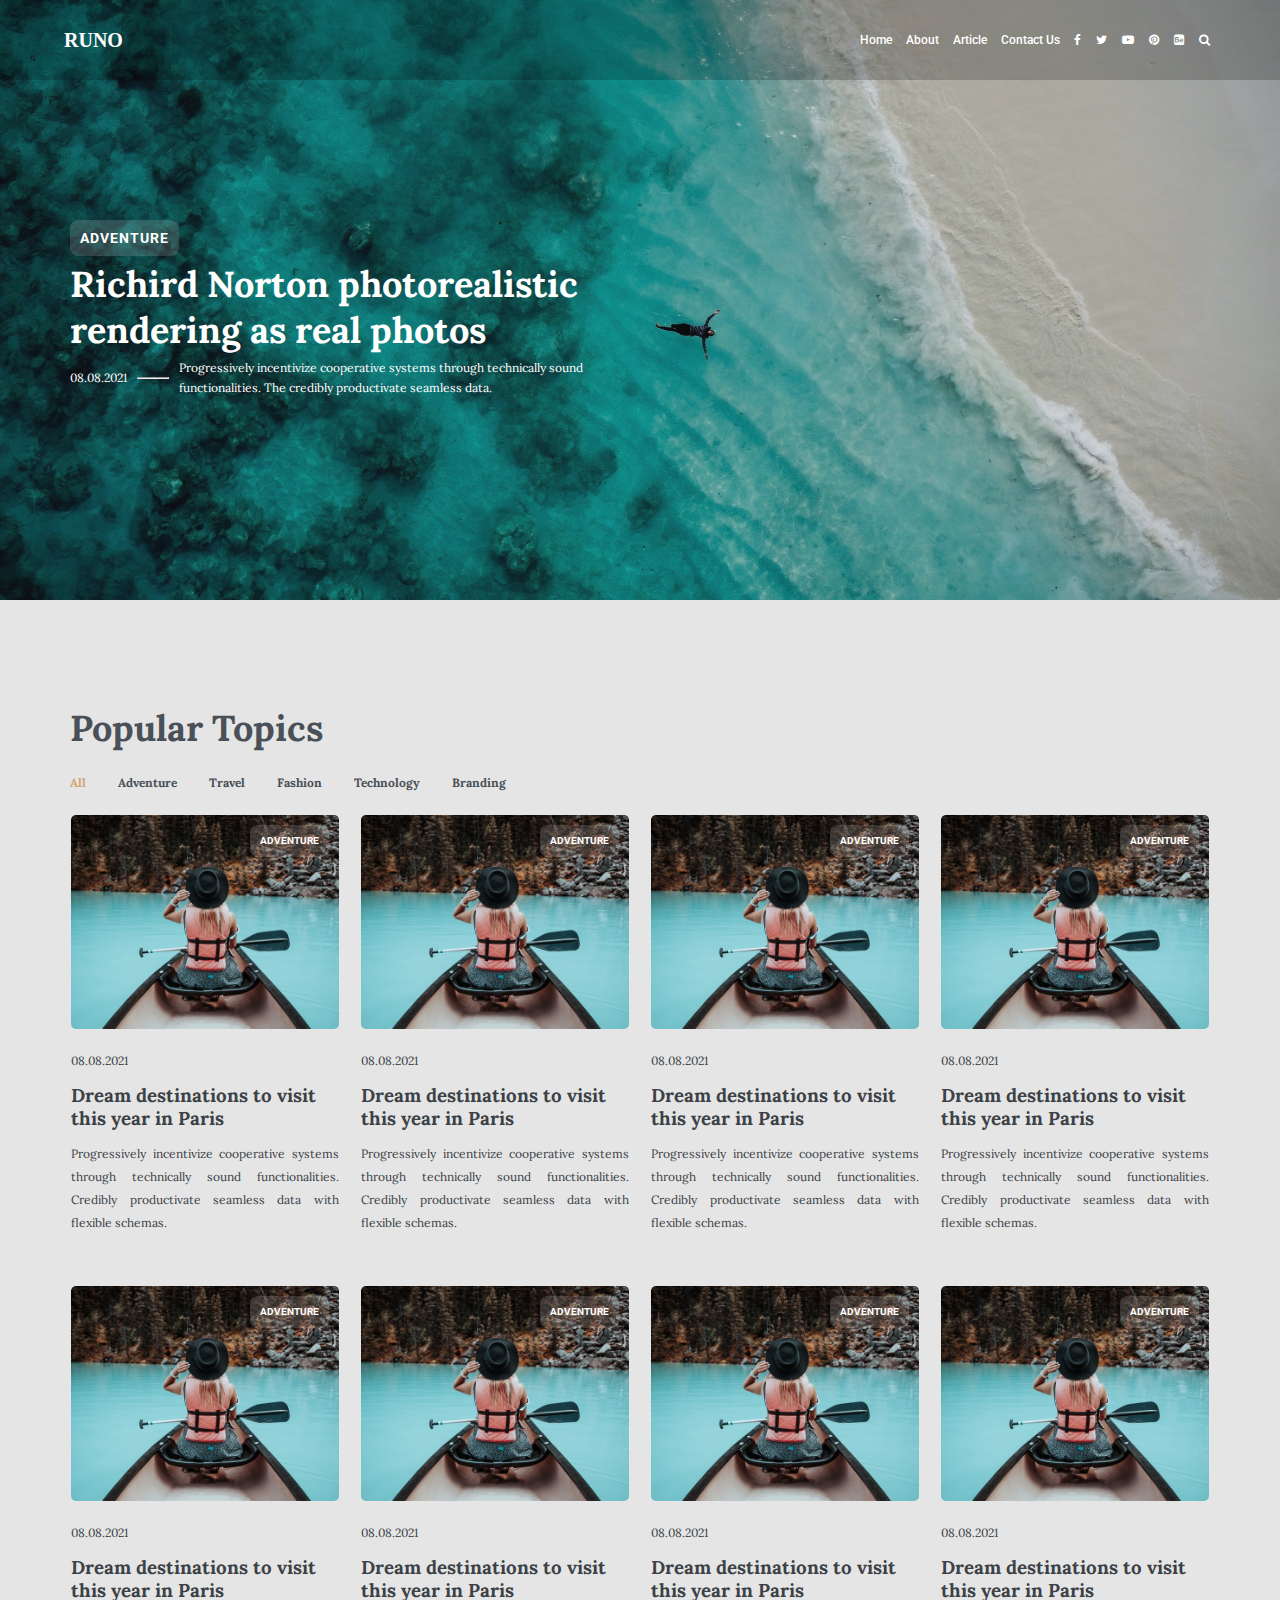
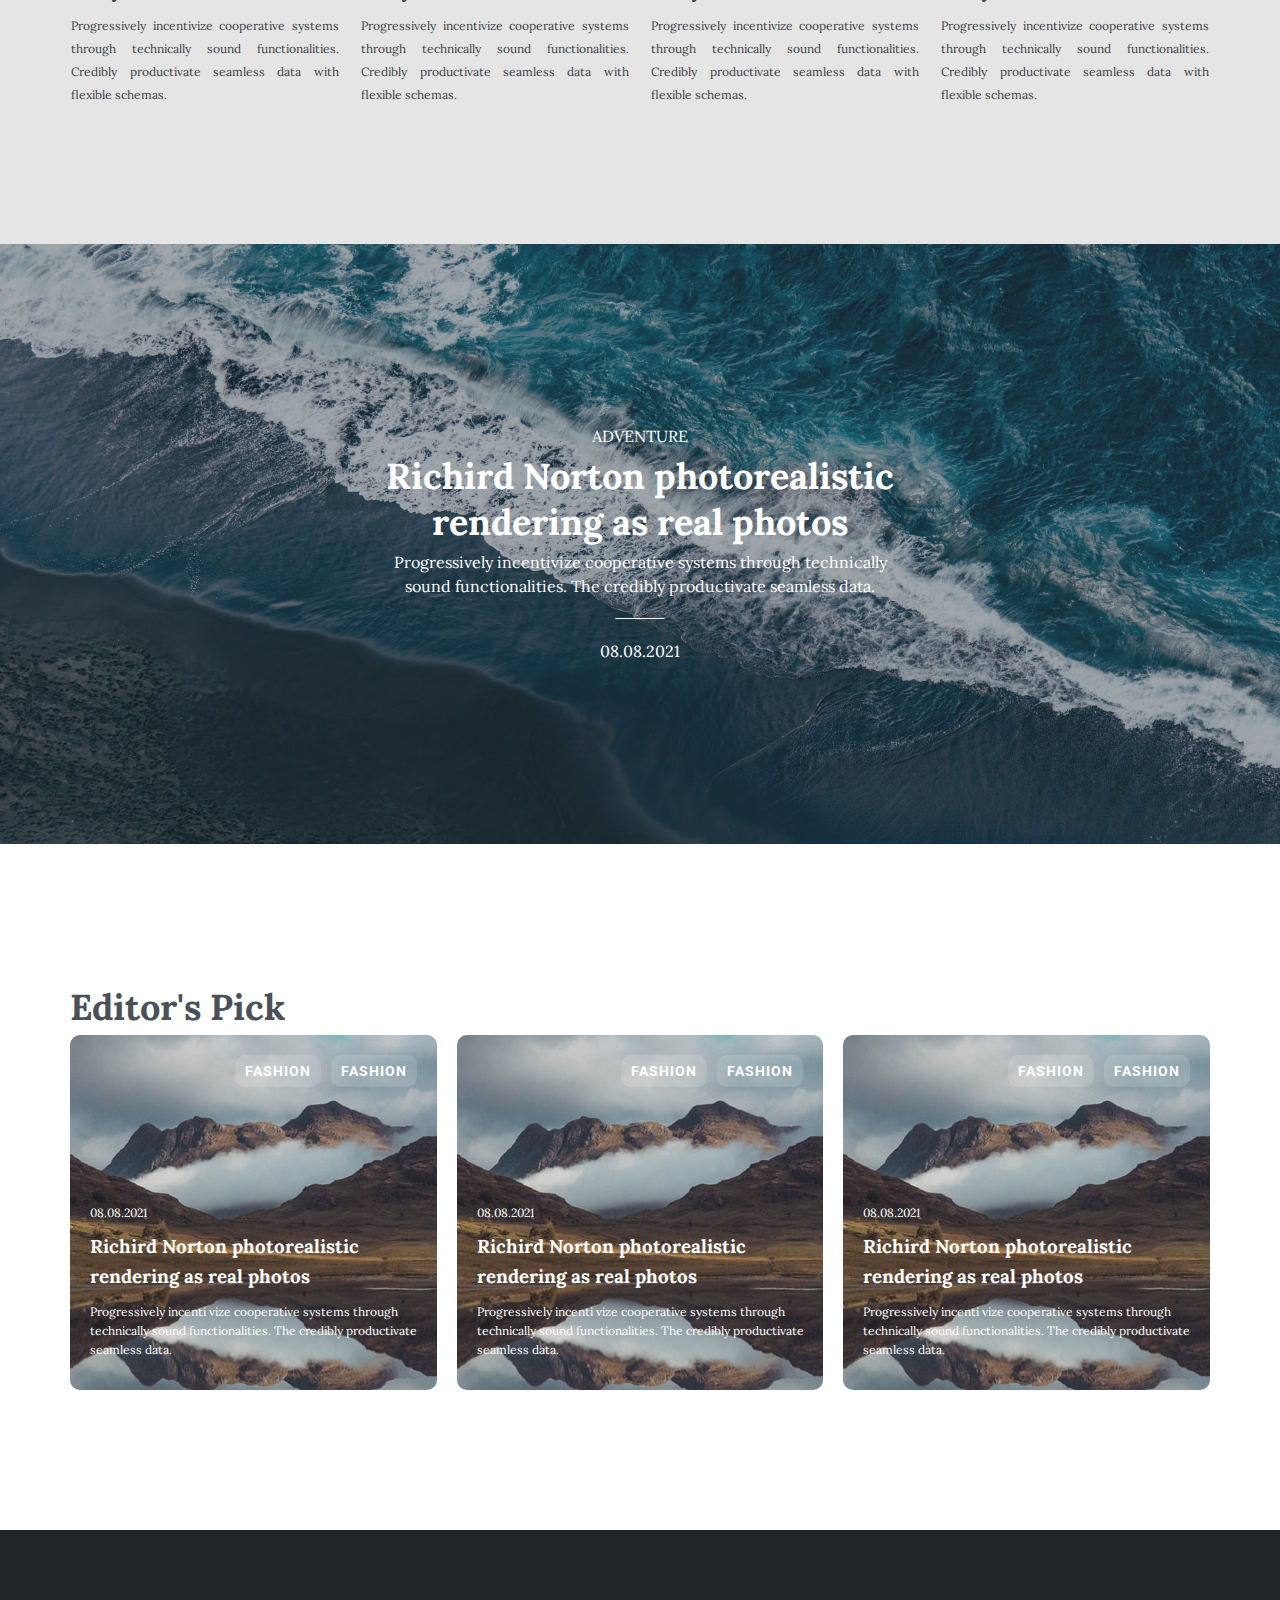
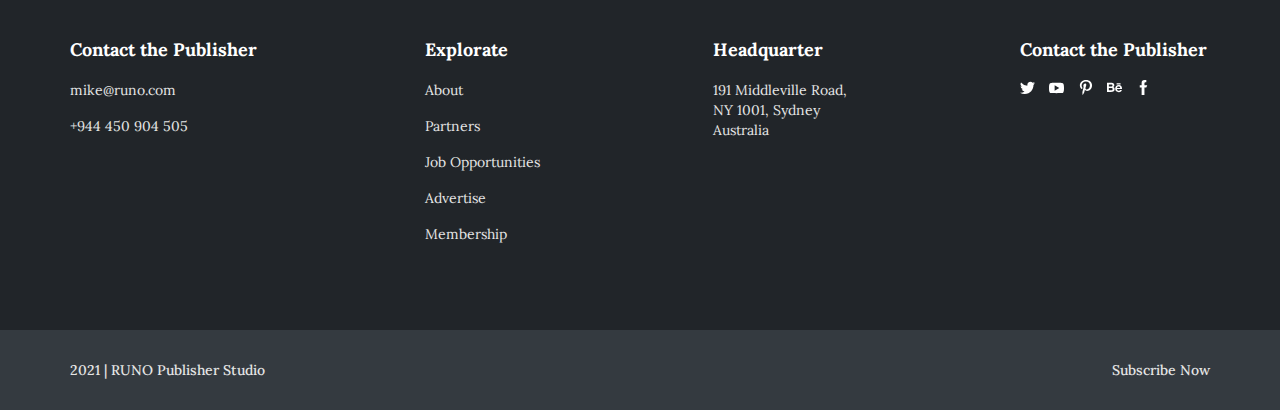
==== commit b7c9c914: "feat: add blog  details and redme.md" ====
--- a/index.html
+++ b/index.html
@@ -44,22 +44,25 @@
             </ul>
           </div>
         </nav>
-        <div class="hero-text">
-          <div class="adventure">
+        <div class="hero-text hero-text-lb">
+          <div class="post-cat">
             <span>ADVENTURE</span>
           </div>
           <h1>Richird Norton photorealistic rendering as real photos</h1>
-          <div class="col1">
-            <p>08.08.2021</p>
-          </div>
-          <div class="col2">
-            <hr />
-          </div>
-          <div class="col3">
-            <p>
-              Progressively incentivize cooperative systems through technically
-              sound functionalities. The credibly productivate seamless data.
-            </p>
+          <div class="row">
+            <div class="col1">
+              <p>08.08.2021</p>
+            </div>
+            <div class="col2">
+              <hr />
+            </div>
+            <div class="col3">
+              <p>
+                Progressively incentivize cooperative systems through
+                technically sound functionalities. The credibly productivate
+                seamless data.
+              </p>
+            </div>
           </div>
         </div>
       </div>
--- a/css/styles.css
+++ b/css/styles.css
@@ -71,13 +71,28 @@
 }
 
 .hero-text {
-  position: absolute;
-  bottom: 100px;
-  left: 70px;
-  width: 530px;
+  width: 670px;
   overflow: hidden;
   color: white;
-}
+  padding:140px 70px;
+}
+
+.hero-text-lb {
+  display: flex;
+  align-items: flex-start;
+  flex-direction: column;
+}
+
+.post-cat {
+  padding: 10px;
+  background-color: rgba(255, 255, 255, 0.15);
+  border-radius: 8px;
+  font-family: Roboto;
+  font-weight: 700;
+  font-size: 14px;
+  letter-spacing: 1px;
+}
+
 
 h1 {
   font-family: "Lora";
@@ -85,26 +100,25 @@
   font-size: 36px;
   font-weight: 700;
   line-height: 46px;
-}
-
-.hero-text .col1,
-.hero-text .col2,
-.hero-text .col3 {
-  display: inline-block;
-  vertical-align: top;
-  padding: 0 2px;
+  margin:5px 0;
+}
+
+.hero-text .row{
+  display: flex;
+  align-items: center;
+  gap:10px;
 }
 
 .hero-text .col3 {
   width: 420px;
 }
 
-.hero-text hr {
-  width: 20px;
+  hr {
+  width: 30px;
+
 }
 
 .hero-text p {
-  margin: 0 !important;
   font-family: "Lora";
   font-style: normal;
   font-weight: 400;
@@ -112,19 +126,7 @@
   line-height: 20px;
 }
 
-.adventure {
-  padding: 10px 10px;
-  background-color: rgba(255, 255, 255, 0.15);
-  display: inline-block;
-  border-radius: 8px;
-  font-family: Roboto;
-  font-style: normal;
-  font-weight: 700;
-  font-size: 14px;
-  line-height: 12px;
-  letter-spacing: 1px;
-  color: white;
-}
+
 
 /* END OF HERO */
 
@@ -563,9 +565,117 @@
   color: #495057;
 }
 
+/* HALAMAN SINGLE BLOG */
+
+/* Hero */
+/* body#single-blog #hero {
+  height: 660px;
+} */
+.hero__single-blog {
+  background-image: url("../assets/img/hero-image-single-blog.jpg");
+}
+
+.hero-text-center {
+  display: flex;
+  align-items: center;
+  margin: auto;
+  flex-direction: column;
+  text-align: center;
+}
+
+.hero-text p .excerpt {
+  padding: 130px 0;
+}
+
+/* Single Blog - Main Area */
+#single-blog #main__area {
+  background: #F8F9FA;
+}
+
+#single-blog #main__area .container {
+  display: flex;
+  padding: 100px 290px 96px 70px;
+  gap: 50px;
+}
+
+#single-blog .left-content .content__detail {
+  font-family: 'Lora';
+  font-style: normal;
+  font-weight: 700;
+  font-size: 12px;
+  line-height: 25px;
+  color: #495057;
+  display: flex;
+  gap: 10px;
+  /* height: 25px; */
+  align-items: center;
+  width: 170px;
+}
+
+#single-blog .content__post {
+  font-family: 'Lora';
+  font-style: normal;
+  font-weight: 400;
+  font-size: 14px;
+  line-height: 25px;
+  color: #495057;
+  margin-bottom: 50px;
+}
+
+#single-blog .content__post span {
+  font-weight: 700;
+  font-size: 36px;
+  line-height: 46px;
+  color: #D4A373;
+  display: block;
+}
+
+#single-blog .content__info {
+  display: flex;
+  flex-direction: column;
+  gap:50px;
+}
+
+#single-blog .content__tags {
+  display: flex;
+  gap:10px;
+}
+
+#single-blog .post-cat {
+background-color: transparent;
+border: 1px solid #E5E5E5;
+}
+
+#single-blog hr {
+  width:100%;
+  border: 0.5px solid #C4C4C4;  
+}
+
+#single-blog .content__author {
+  display: flex;
+  justify-content: space-between;
+  flex-grow: 1;
+  align-items: center;
+}
+
+#single-blog .share-social-media {
+  width: 15px;
+  height: 15px;   
+  filter: invert(29%) sepia(5%) saturate(1081%) hue-rotate(169deg) brightness(91%) contrast(83%);
+  display: flex;
+  gap:20px;
+  justify-content: flex-end;
+}
 
 /* PUBLIC */
 
 .flex-wrap {
   flex-wrap: wrap;
-}+}
+
+.mr-top-auto {
+  margin-top:auto;
+}
+
+
+
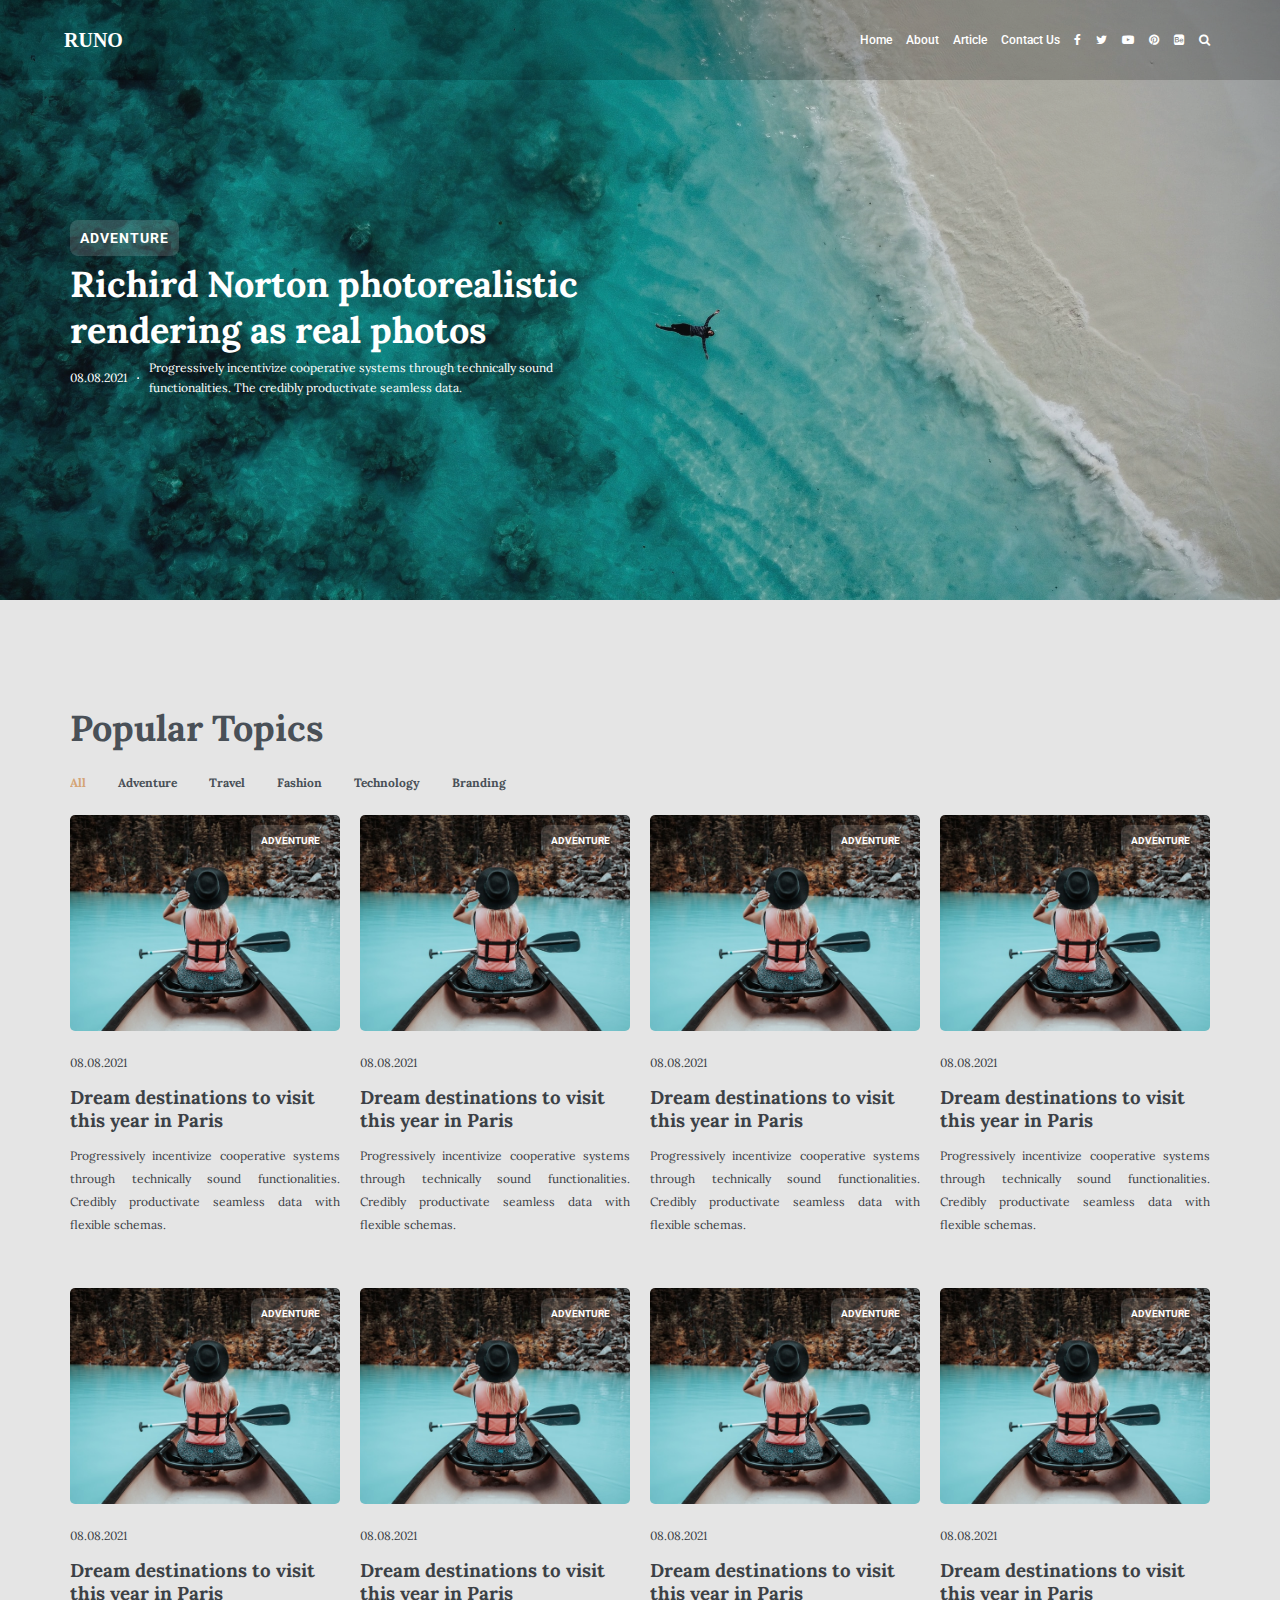
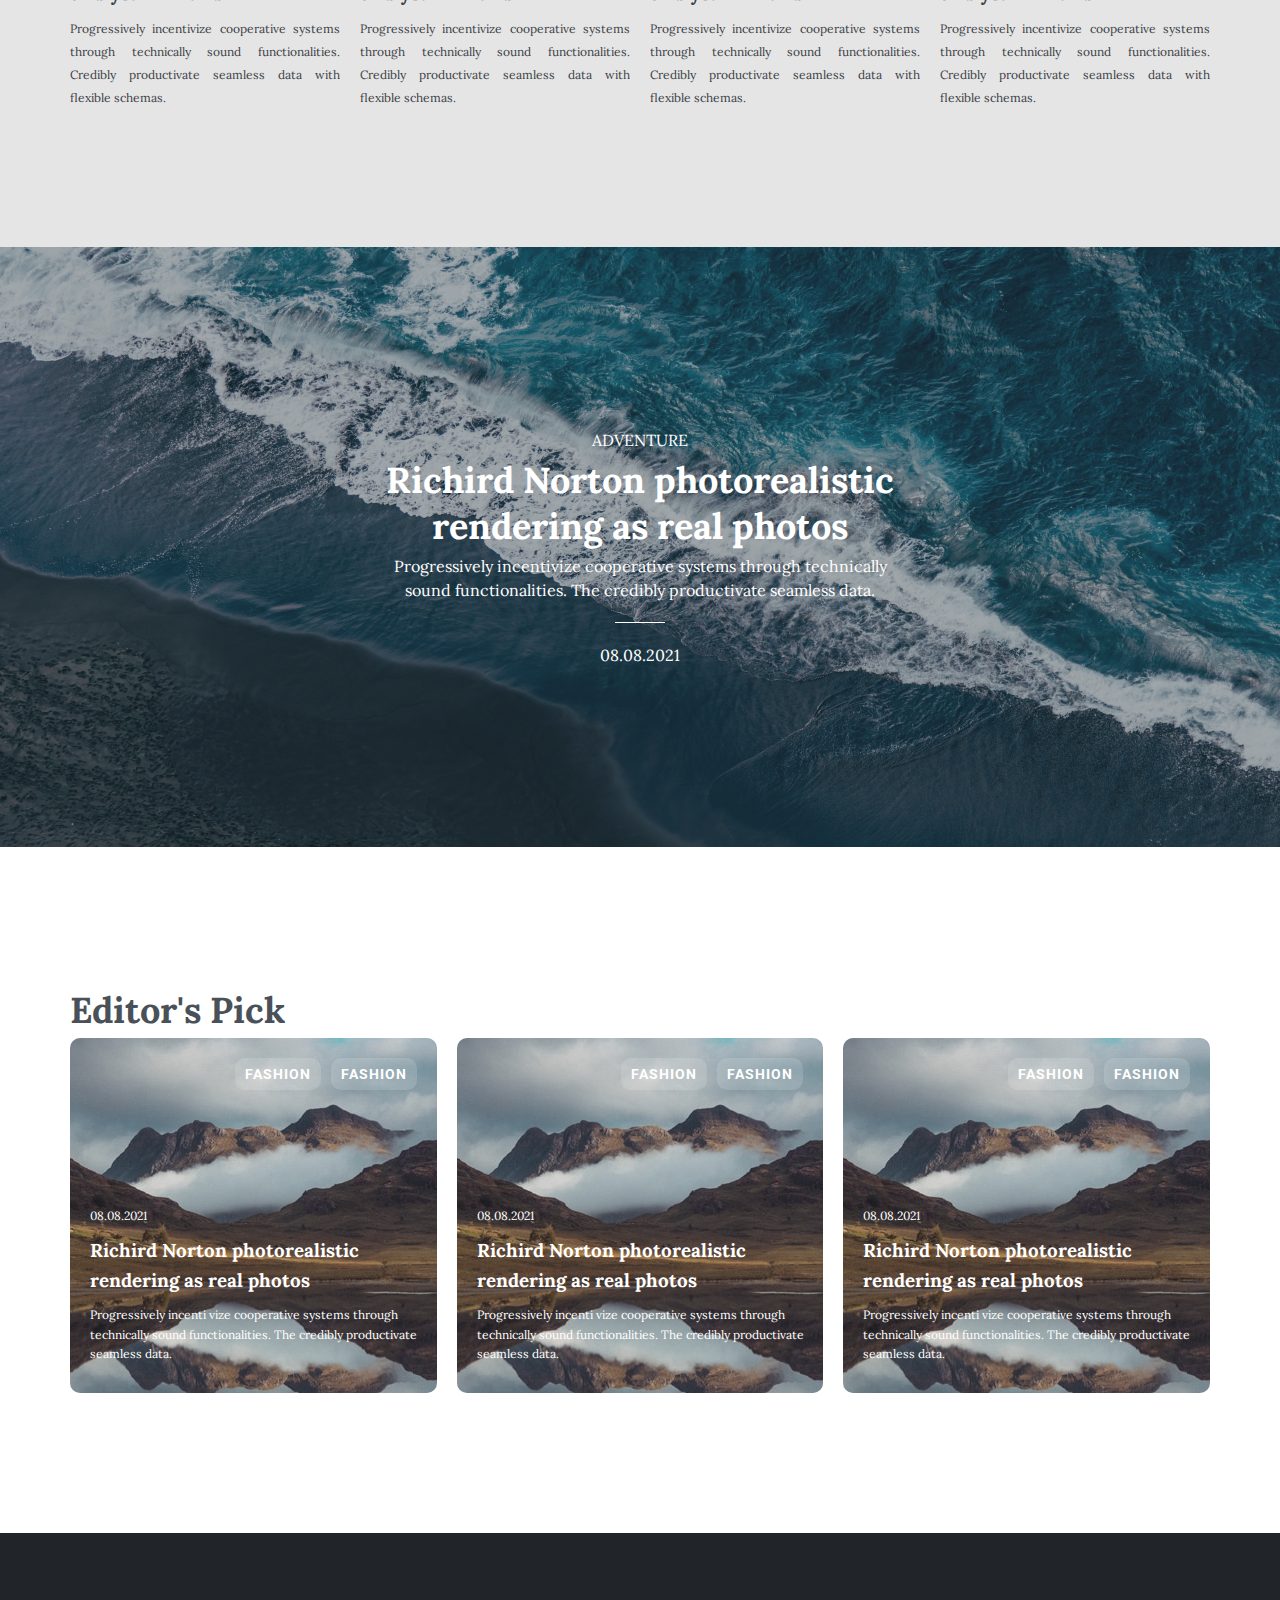
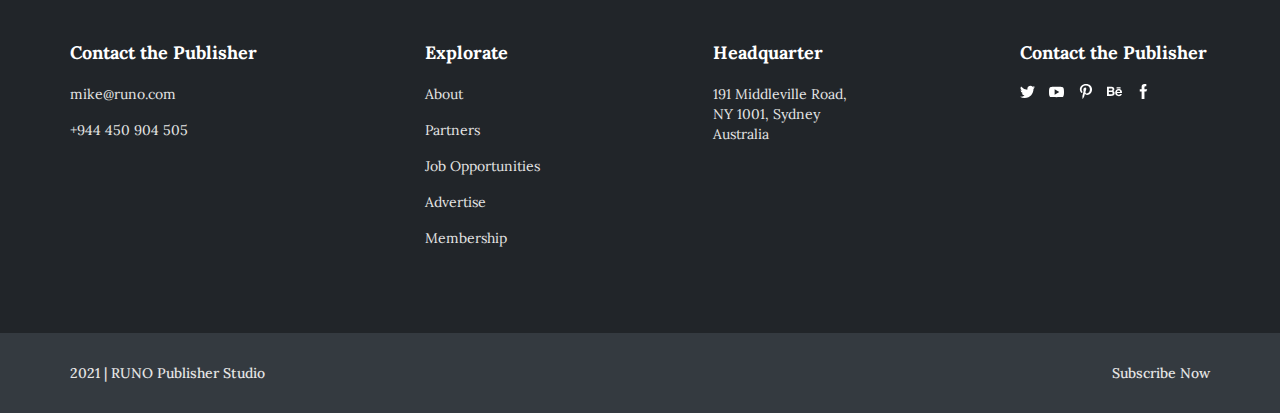
==== commit da87782b: "fix: change flex CSS to Grid CSS in section blog" ====
--- a/index.html
+++ b/index.html
@@ -92,44 +92,48 @@
         </div>
 
         <div id="all" class="tab__content" style="display: block">
-          <div class="blog__row flex-wrap">
-            <div class="blog__column">
-              <div class="container">
-                <img
-                  src="assets/img/blog-image-woman-in-lake.jpg"
-                  class="radius-5"
-                  alt="blog-image "
-                />
-                <div class="blog__content">
-                  <p class="meta">08.08.2021</p>
-                  <h3>Dream destinations to visit this year in Paris</h3>
-                  <p class="excerpt">
-                    Progressively incentivize cooperative systems through
-                    technically sound functionalities. Credibly productivate
-                    seamless data with flexible schemas.
-                  </p>
-                  <div class="tag">ADVENTURE</div>
-                </div>
-              </div>
-            </div>
-            <div class="blog__column">
-              <div class="container">
-                <img
-                  src="assets/img/blog-image-woman-in-lake.jpg"
-                  class="radius-5"
-                  alt="blog-image "
-                />
-                <div class="blog__content">
-                  <p class="meta">08.08.2021</p>
-                  <h3>Dream destinations to visit this year in Paris</h3>
-                  <p class="excerpt">
-                    Progressively incentivize cooperative systems through
-                    technically sound functionalities. Credibly productivate
-                    seamless data with flexible schemas.
-                  </p>
-                  <div class="tag">ADVENTURE</div>
-                </div>
-              </div>
+          <div class="blog__row grid-blog-4-col">
+            <div class="blog__column">
+              <a href="single-blog.html">
+                <div class="container">
+                  <img
+                    src="assets/img/blog-image-woman-in-lake.jpg"
+                    class="radius-5"
+                    alt="blog-image "
+                  />
+                  <div class="blog__content">
+                    <p class="meta">08.08.2021</p>
+                    <h3>Dream destinations to visit this year in Paris</h3>
+                    <p class="excerpt">
+                      Progressively incentivize cooperative systems through
+                      technically sound functionalities. Credibly productivate
+                      seamless data with flexible schemas.
+                    </p>
+                    <div class="tag">ADVENTURE</div>
+                  </div>
+                </div>
+              </a>
+            </div>
+            <div class="blog__column">
+              <a href="single-blog.html">
+                <div class="container">
+                  <img
+                    src="assets/img/blog-image-woman-in-lake.jpg"
+                    class="radius-5"
+                    alt="blog-image "
+                  />
+                  <div class="blog__content">
+                    <p class="meta">08.08.2021</p>
+                    <h3>Dream destinations to visit this year in Paris</h3>
+                    <p class="excerpt">
+                      Progressively incentivize cooperative systems through
+                      technically sound functionalities. Credibly productivate
+                      seamless data with flexible schemas.
+                    </p>
+                    <div class="tag">ADVENTURE</div>
+                  </div>
+                </div>
+              </a>
             </div>
             <div class="blog__column">
               <div class="container">
@@ -296,7 +300,7 @@
     <section id="editor-picks">
       <div class="editor-picks">
         <h1 class="editor">Editor's Pick</h1>
-        <div class="blog__row">
+        <div class="blog__row grid-blog-3-col">
           <div class="blog-editor">
             <div class="blog__image">
               <img
--- a/css/styles.css
+++ b/css/styles.css
@@ -2,6 +2,7 @@
     margin:0;
     padding:0;
     box-sizing: border-box;
+    text-decoration: none;
 }
 
 section {
@@ -113,10 +114,10 @@
   width: 420px;
 }
 
-  hr {
+  /* hr {
   width: 30px;
 
-}
+} */
 
 .hero-text p {
   font-family: "Lora";
@@ -238,7 +239,7 @@
 
 .blog__column {
   overflow: hidden;
-  width: 23.5%;
+  /* width: 23.5%; */
 }
 
 .blog__content {
@@ -372,9 +373,11 @@
   }
   
 .blog__row {
-    display: flex;
+    /* display: flex;
     justify-content: space-around;
-    gap: 20px;
+    gap: 20px; */
+    display: grid;
+    width: 100%;
 }
 
 
@@ -382,7 +385,7 @@
 .blog-editor {
     position: relative;
     overflow: hidden;
-    width: 640px;
+    /* width: 640px; */
     height: 355px;
     border-radius: 10px;
     vertical-align: middle;
@@ -677,5 +680,21 @@
   margin-top:auto;
 }
 
-
-
+.grid-blog-4-col {
+  grid-template-columns: repeat(4, 1fr);
+  grid-column-gap: 20px;
+  grid-row-gap: 20px;
+}
+
+.grid-blog-3-col {
+  grid-template-columns: repeat(3, 1fr);
+  grid-column-gap: 20px;
+}
+
+.grid-blog-2-col {
+  grid-template-columns: repeat(2, 1fr);
+  grid-column-gap: 20px;
+}
+
+
+
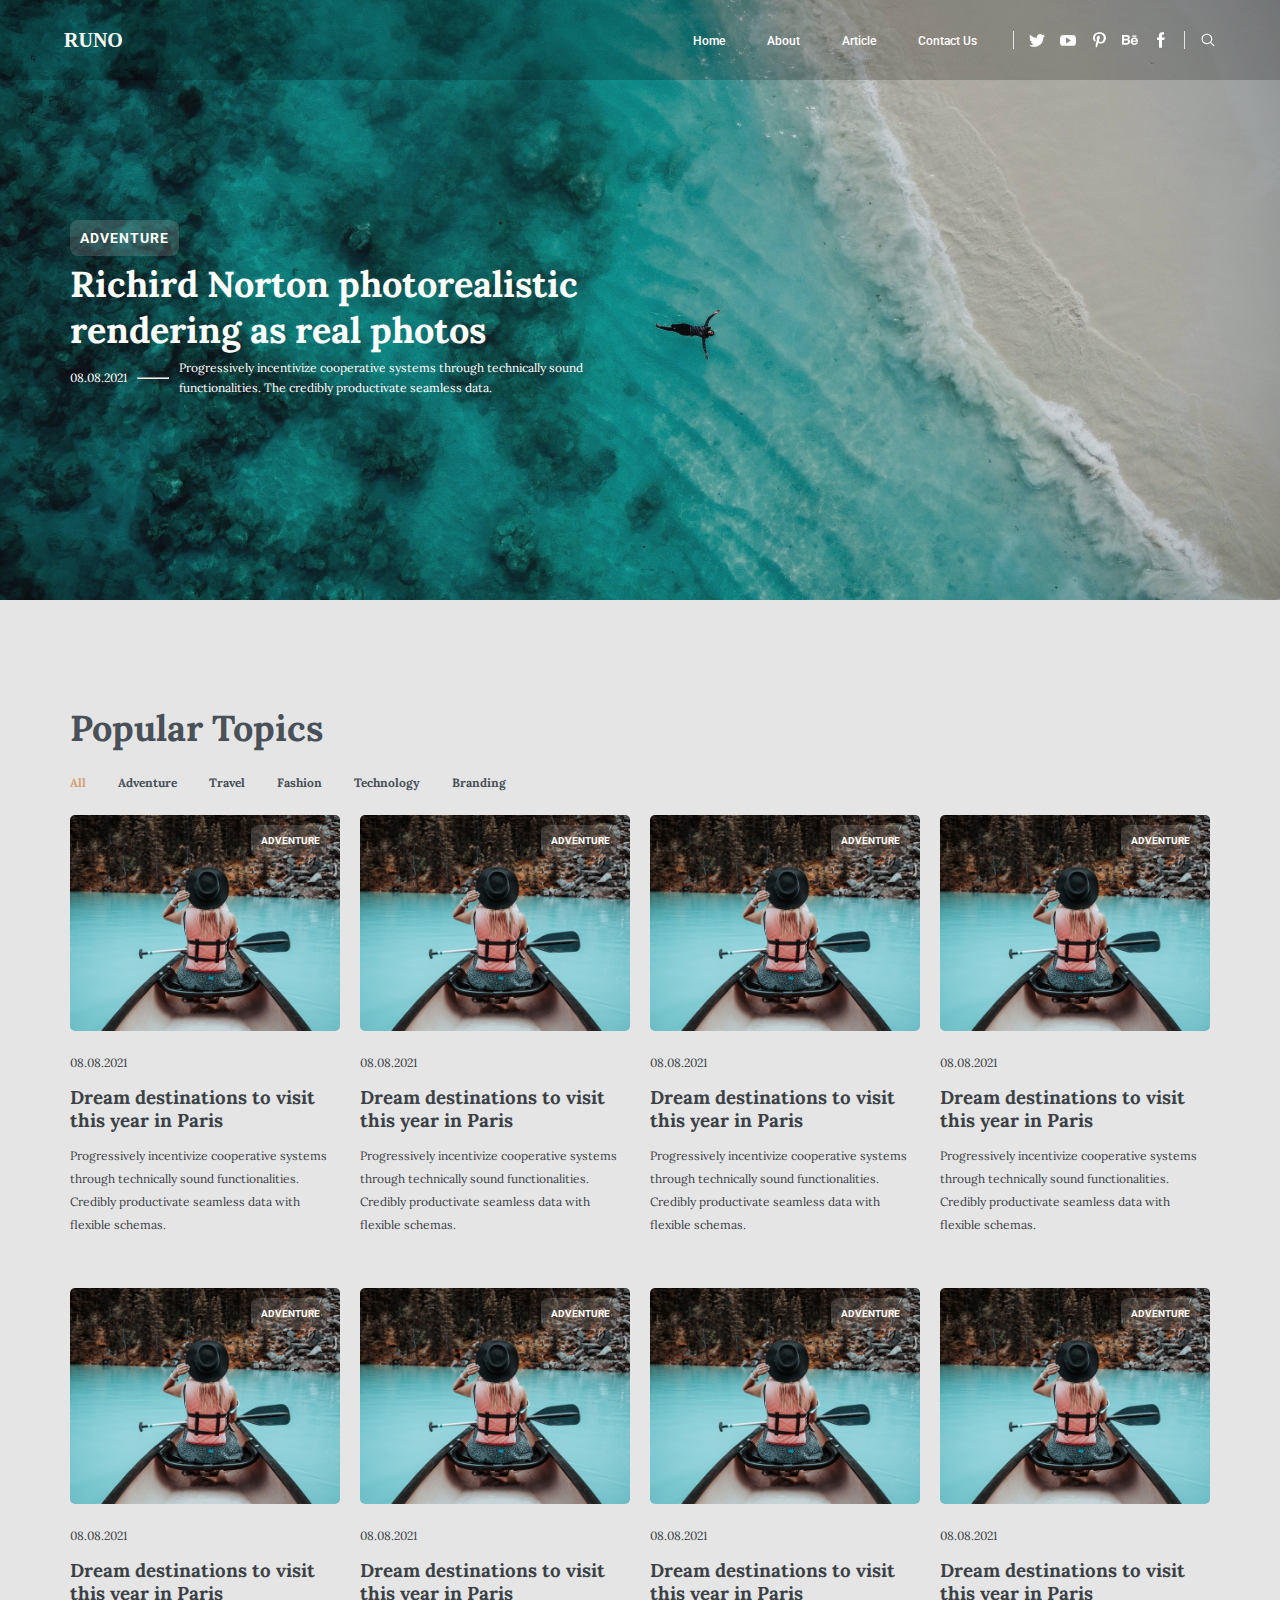
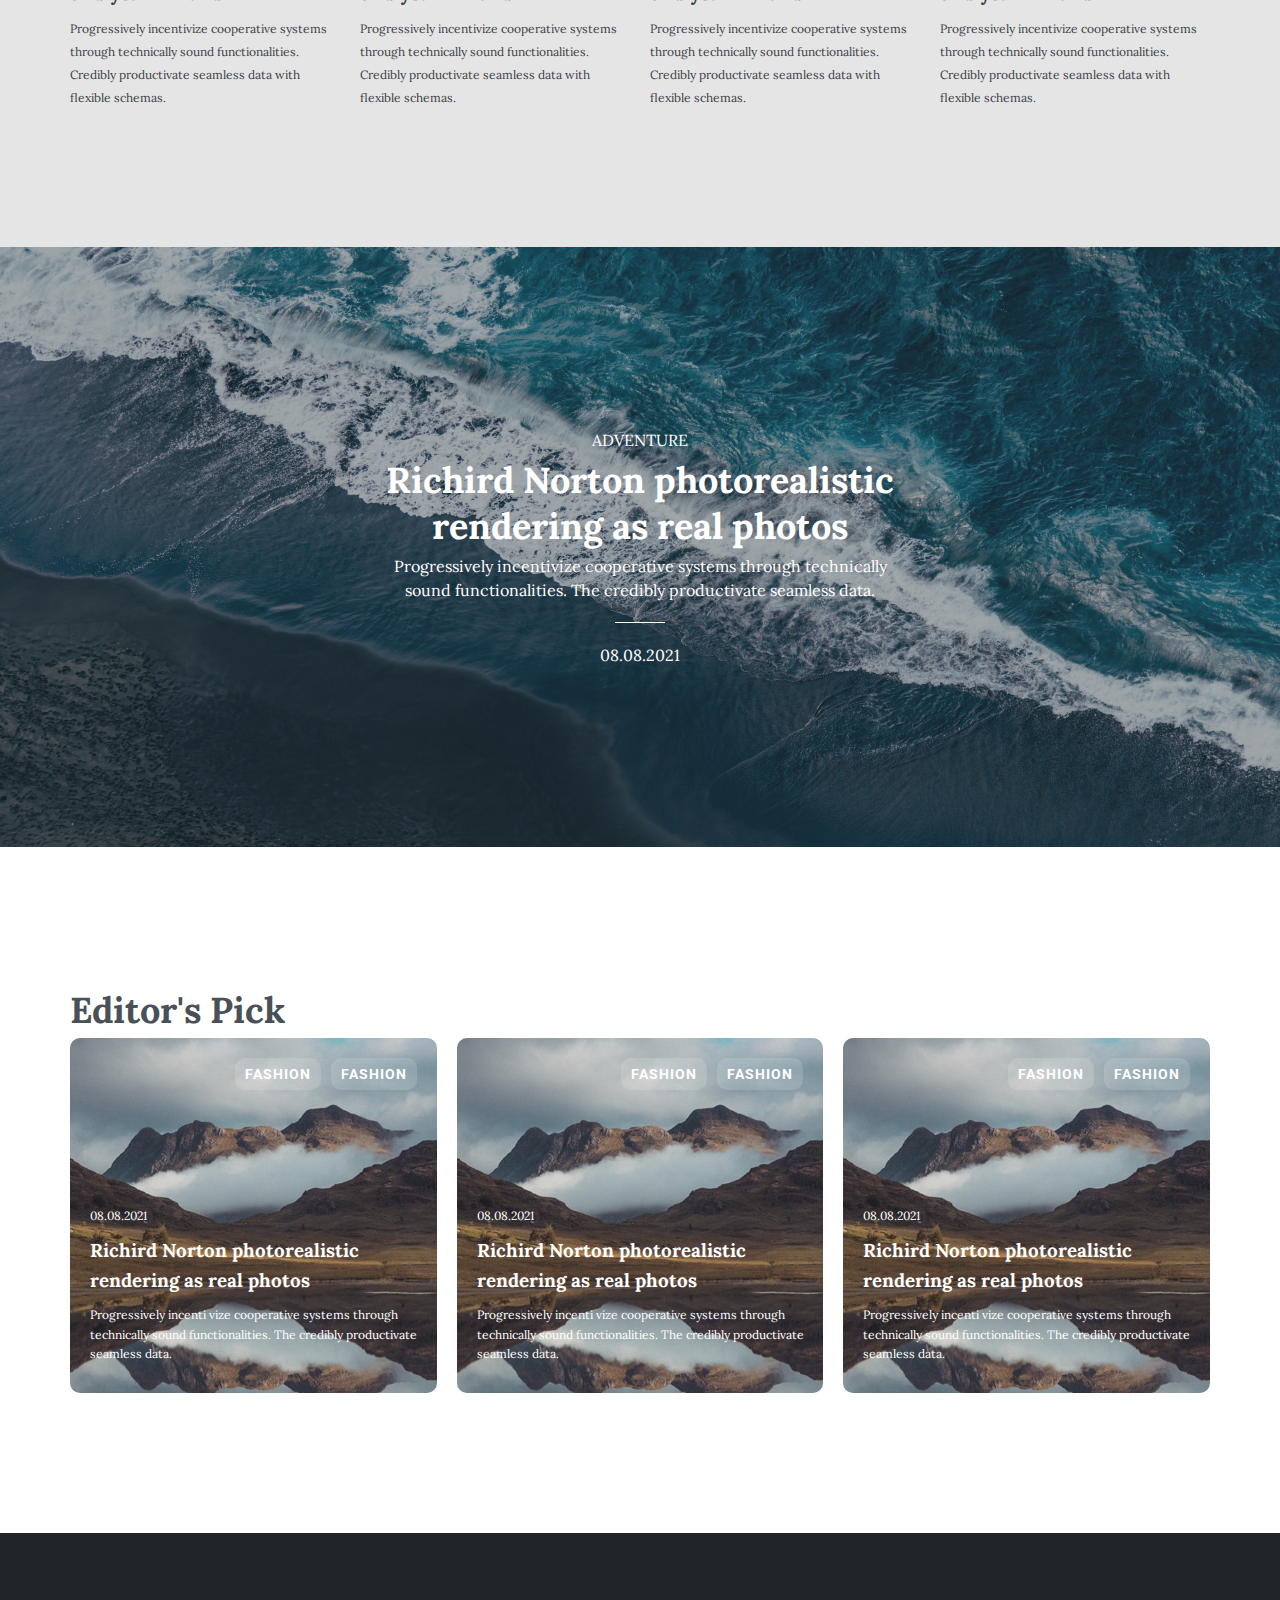
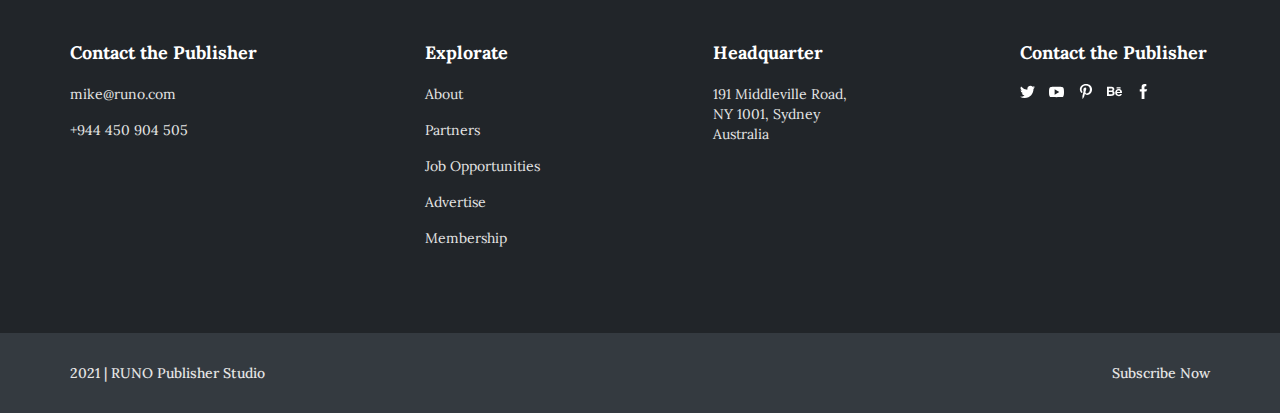
==== commit e9b43745: "feat: create responsive for mobile version" ====
--- a/index.html
+++ b/index.html
@@ -29,19 +29,33 @@
           <div class="logo">
             <h3>RUNO</h3>
           </div>
-          <div class="right">
-            <ul>
-              <li><a class="menu active" href="index.html">Home</a></li>
-              <li><a class="menu" href="#">About</a></li>
-              <li><a class="menu" href="article.html">Article</a></li>
-              <li><a class="menu" href="#">Contact Us</a></li>
-              <li><a href="#" class="icon-header fa fa-facebook"></a></li>
-              <li><a href="#" class="icon-header fa fa-twitter"></a></li>
-              <li><a href="#" class="icon-header fa fa-youtube-play"></a></li>
-              <li><a href="#" class="icon-header fa fa-pinterest"></a></li>
-              <li><a href="#" class="icon-header fa fa-behance-square"></a></li>
-              <li><a href="#" class="icon-header fa fa-search"></a></li>
+          <div class="menu">
+            <!-- Hamburger Menu Start -->
+            <input id="menu-toggle" type="checkbox" />
+            <label class="menu-button-container" for="menu-toggle">
+              <img src="assets/icon/icons8-menu.svg" alt="" />
+            </label>
+            <!-- Hamburger Menu end -->
+            <ul class="parent__menu" id="my-parent-menu">
+              <li><a class="menu__item active" href="index.html">Home</a></li>
+              <li><a class="menu__item" href="#">About</a></li>
+              <li><a class="menu__item" href="article.html">Article</a></li>
+              <li><a class="menu__item" href="#">Contact Us</a></li>
             </ul>
+            <div class="vl"></div>
+            <div class="menu__social flex gap-15">
+              <img src="assets/icon/twitter-761629.svg" alt="" />
+              <img src="assets/icon/youtube-761641.svg" alt="" />
+              <img src="assets/icon/pinterest-761616.svg" alt="" />
+              <img src="assets/icon/behance-761644.svg" alt="" />
+              <img src="assets/icon/facebook-761598.svg" alt="" />
+            </div>
+            <div class="vl"></div>
+            <img
+              class="search-icon"
+              src="assets/icon/icons8-search.svg"
+              alt=""
+            />
           </div>
         </nav>
         <div class="hero-text hero-text-lb">
@@ -420,5 +434,16 @@
         <div class="sub-footer__col">Subscribe Now</div>
       </div>
     </section>
+
+    <script>
+      function myFunction() {
+        var x = document.getElementById('my-parent-menu');
+        if (x.className === 'parent__menu') {
+          x.className += ' responsive';
+        } else {
+          x.className = 'parent__menu';
+        }
+      }
+    </script>
   </body>
 </html>
--- a/css/styles.css
+++ b/css/styles.css
@@ -24,51 +24,51 @@
 nav {
   height: 80px;
   background: rgba(0, 0, 0, 0.2);
-  vertical-align: middle;
+  display: flex;
+  justify-content: space-between;
+  align-items: center;
   padding: 0 5%;
 }
 nav .logo h3 {
-  float: left;
   font-family: "Spartan";
-  font-style: normal;
   font-weight: 700;
   font-size: 20px;
-  line-height: 80px;
   color: white;
-  padding: 0;
-  margin: 0;
-}
-
-nav .right {
-  float: right;
-}
-
-nav .right li {
+}
+
+nav .menu {
+  display: flex;
+  justify-content: space-evenly;
+  gap:15px;
+}
+
+nav .menu li {
   display: inline;
 }
 
-nav .right ul .menu {
+nav .menu ul .menu__item {
   color: white;
   text-decoration: none;
   font-family: "Roboto";
   font-style: normal;
   font-weight: 500;
   font-size: 12px;
-  line-height: 80px;
   padding: 0 5px;
 }
 
-nav .right ul .icon-header {
+nav .menu ul .icon-header {
   color: white;
   text-decoration: none;
-  font-size: 12px;
-  line-height: 80px;
-  letter-spacing: 1px;
-  padding: 0 5px;
-}
-
-nav .right ul {
-  margin: 0 auto;
+  font-size: 16px;
+}
+
+nav .menu .vl {
+  border-left: 0.5px solid #E5E5E5;
+}
+
+.menu img {
+  width: 16px;
+  filter: invert(93%) sepia(93%) saturate(28%) hue-rotate(105deg) brightness(107%) contrast(106%);
 }
 
 .hero-text {
@@ -92,8 +92,12 @@
   font-weight: 700;
   font-size: 14px;
   letter-spacing: 1px;
-}
-
+  margin-top: auto;
+}
+
+.hero-text .row hr {
+  width:30px;
+}
 
 h1 {
   font-family: "Lora";
@@ -113,11 +117,6 @@
 .hero-text .col3 {
   width: 420px;
 }
-
-  /* hr {
-  width: 30px;
-
-} */
 
 .hero-text p {
   font-family: "Lora";
@@ -280,7 +279,7 @@
 .blog__column .excerpt {
   margin-bottom:12px;
   font-size: 12px;
-  text-align: justify;
+  /* text-align: justify; */
 }
 
 .blog__column .tag {
@@ -532,17 +531,13 @@
 
 
 .blurb {
-  display: flex;
-  flex-wrap: wrap;
-  flex-direction: column;
-  height: 50px;
+  display: grid;
+  grid-template-columns: 1fr 3fr; 
   margin-top: 20px;
 }
 
 .avatar {
-  flex: 0 0 100%;
   width: 50px;
-  margin-right: 17px;
 }
 
 .rounded {
@@ -559,13 +554,15 @@
 }
 
 .blurb .name, .blurb .position {
-  flex: 0 0 50%;
   font-family: 'Lora';
   font-size: 14px;
-  line-height: 25px;  
-  margin: auto 0;
-  width: 200px;
   color: #495057;
+}
+
+.bio {
+    display: flex;
+    flex-direction: column;
+    justify-content: space-around;
 }
 
 /* HALAMAN SINGLE BLOG */
@@ -649,16 +646,21 @@
 border: 1px solid #E5E5E5;
 }
 
-#single-blog hr {
+.content__info hr {
   width:100%;
-  border: 0.5px solid #C4C4C4;  
+  border: 0.5px solid #eee;  
+}
+
+.content__detail hr {
+  width:30px;
 }
 
 #single-blog .content__author {
-  display: flex;
-  justify-content: space-between;
-  flex-grow: 1;
-  align-items: center;
+    display: grid;
+    grid-template-columns: 3fr 1fr;
+    align-items: center;
+    justify-items: stretch;
+
 }
 
 #single-blog .share-social-media {
@@ -667,10 +669,22 @@
   filter: invert(29%) sepia(5%) saturate(1081%) hue-rotate(169deg) brightness(91%) contrast(83%);
   display: flex;
   gap:20px;
-  justify-content: flex-end;
+  justify-content: flex-start;
+}
+
+#single-blog .blurb {
+  grid-template-columns: 1fr 7fr; 
 }
 
 /* PUBLIC */
+
+.flex {
+  display: flex;
+}
+
+.gap-15 {
+  gap:15px;
+}
 
 .flex-wrap {
   flex-wrap: wrap;
@@ -696,5 +710,286 @@
   grid-column-gap: 20px;
 }
 
-
-
+/* COBA HAMBURGER */
+.parent__menu {
+  display: flex;
+  flex-direction: row;
+  list-style-type: none;
+  margin: 0;
+  padding: 0;
+}
+
+.parent__menu > li {
+  margin: 0 1rem;
+  overflow: hidden;
+}
+
+.menu-button-container {
+  display: none;
+  height: 100%;
+  width: 30px;
+  cursor: pointer;
+  flex-direction: column;
+  justify-content: center;
+  align-items: center;
+}
+
+#menu-toggle {
+  display: none;
+}
+
+.menu-button,
+.menu-button::before,
+.menu-button::after {
+  display: block;
+  background-color: #fff;
+  position: absolute;
+  height: 4px;
+  width: 30px;
+  transition: transform 400ms cubic-bezier(0.23, 1, 0.32, 1);
+  border-radius: 2px;
+}
+
+.menu-button::before {
+  content: '';
+  margin-top: -8px;
+}
+
+.menu-button::after {
+  content: '';
+  margin-top: 8px;
+}
+
+#menu-toggle:checked + .menu-button-container .menu-button::before {
+  margin-top: 0px;
+  transform: rotate(405deg);
+}
+
+#menu-toggle:checked + .menu-button-container .menu-button {
+  background: rgba(255, 255, 255, 0);
+}
+
+#menu-toggle:checked + .menu-button-container .menu-button::after {
+  margin-top: 0px;
+  transform: rotate(-405deg);
+}
+
+@media (max-width: 640px) {
+
+
+  /* Menu Header */
+  .menu .vl , .menu .menu__social, .menu .search-icon {
+    display: none;
+  }
+  .menu-button-container {
+    display: flex;
+  }
+  .parent__menu {
+    position: absolute;
+    top: 0;
+    margin-top: 50px;
+    left: 0;
+    flex-direction: column;
+    width: 100%;
+    justify-content: center;
+    align-items: center;
+  }
+  #menu-toggle ~ .parent__menu li {
+    height: 0;
+    margin: 0;
+    padding: 0;
+    border: 0;
+    transition: height 400ms cubic-bezier(0.23, 1, 0.32, 1);
+  }
+  #menu-toggle:checked ~ .parent__menu li {
+    border: 1px solid #333;
+    height: 2.5em;
+    padding: 0.5em;
+    transition: height 400ms cubic-bezier(0.23, 1, 0.32, 1);
+  }
+  .parent__menu > li {
+    display: flex;
+    justify-content: center;
+    margin: 0;
+    padding: 0.5em 0;
+    width: 100%;
+    color: white;
+    background-color: #222;
+  }
+  .parent__menu > li:not(:last-child) {
+    border-bottom: 1px solid #444;
+  }
+
+  /* Hero Section */
+
+  .container__hero {
+    height: 500px;
+  }
+
+  .hero-text {
+    width: 100%;
+    overflow: hidden;
+    color: white;
+    padding: 20px;
+    justify-content: flex-end;
+    height: 80%;
+  }
+
+  .hero-text .row {
+    /* display: flex; */
+    align-items: flex-start;
+    flex-direction: column;
+    gap:10px;
+    justify-content: flex-end;
+  }
+
+  .hero-text .row hr {
+    width:30px;
+  }
+
+  .hero-text .col3 {
+  width: 100%;
+  }
+
+  h1 {
+  font-size: 24px;
+  line-height: 1.5em;
+  }
+
+  /* Popular topics */
+
+  .popular-topics h1 {
+    font-size: 24px;
+    line-height: 1.5em;
+    }
+
+    .popular-topics {
+    padding: 20px  10px;
+  }
+
+  .tab button {
+    padding: 7px;
+  }
+
+  .grid-blog-4-col {
+    grid-template-columns: repeat(2, 1fr);
+    grid-column-gap: 20px;
+    grid-row-gap: 20px;
+  }
+
+  .blog__column h3 {
+    font-size:16px;
+  }
+
+  .blog__column .meta , .blog__column h3 , .blog__column .excerpt  {
+    margin-bottom:5px;
+  }
+
+/*  Big Post  */
+
+  .big-post {
+    height: 400px;
+  }
+  .content-big-post .text {
+    width: 80%;
+  }
+
+  /* Editor Picks */
+
+  .editor-picks {
+    margin: 70px 20px;
+  }
+
+  .grid-blog-3-col {
+    grid-template-columns: repeat(1, 1fr);
+    grid-row-gap: 20px;
+  }
+
+  .content-blog h3.title-blog {
+    font-size: 16px;
+  }
+
+  .content-blog p, .content-blog h3 {
+    margin-bottom: 5px;
+}
+
+  /* Footer */
+
+  .footer {
+    color: white;
+    background-color: #212529;
+    height: auto;
+    padding: 50px 30px;
+  }
+
+  .footer__inner {
+    display: grid;
+    grid-template-columns: repeat(1, 1fr);
+    grid-row-gap: 20px;
+  }
+
+  .footer__col-3 {
+    width: 100%;
+}
+
+  .sub-footer {
+    padding: 15px 30px;
+  }
+
+  .sub-footer__col {
+    font-size: 10px;
+  }
+
+
+  /* PAGE ARTIKEL */
+
+  #article-blog .grid-blog-4-col {
+    grid-template-columns: repeat(1, 1fr);
+    grid-row-gap: 20px;
+}
+
+  #article .blurb {
+  grid-template-columns: 1fr;
+  grid-row-gap: 5px;
+  }
+
+  .grid-blog-2-col {
+      grid-template-columns: repeat(1, 1fr);
+      grid-row-gap: 20px;
+  }
+
+  .blog-editor {
+    height: 250px;
+  }
+
+  /* Single Page Artikel */
+  #single-blog #main__area .container {
+      padding: 30px;
+      gap: 20px;
+      flex-wrap: wrap;
+  }
+
+  #single-blog .hero-text {
+    justify-content: center;
+  }
+
+  #single-blog .post-cat {
+    margin-top: 0 ;
+  }
+
+  #single-blog .content__post span {
+    font-size: 24px;
+    line-height: 1.5em;
+}
+
+#single-blog .content__author {
+    grid-template-columns: 1fr;
+    grid-row-gap: 10px;
+}
+
+#single-blog .blurb {
+  grid-template-columns: 1fr 4fr; 
+}
+}
+
+
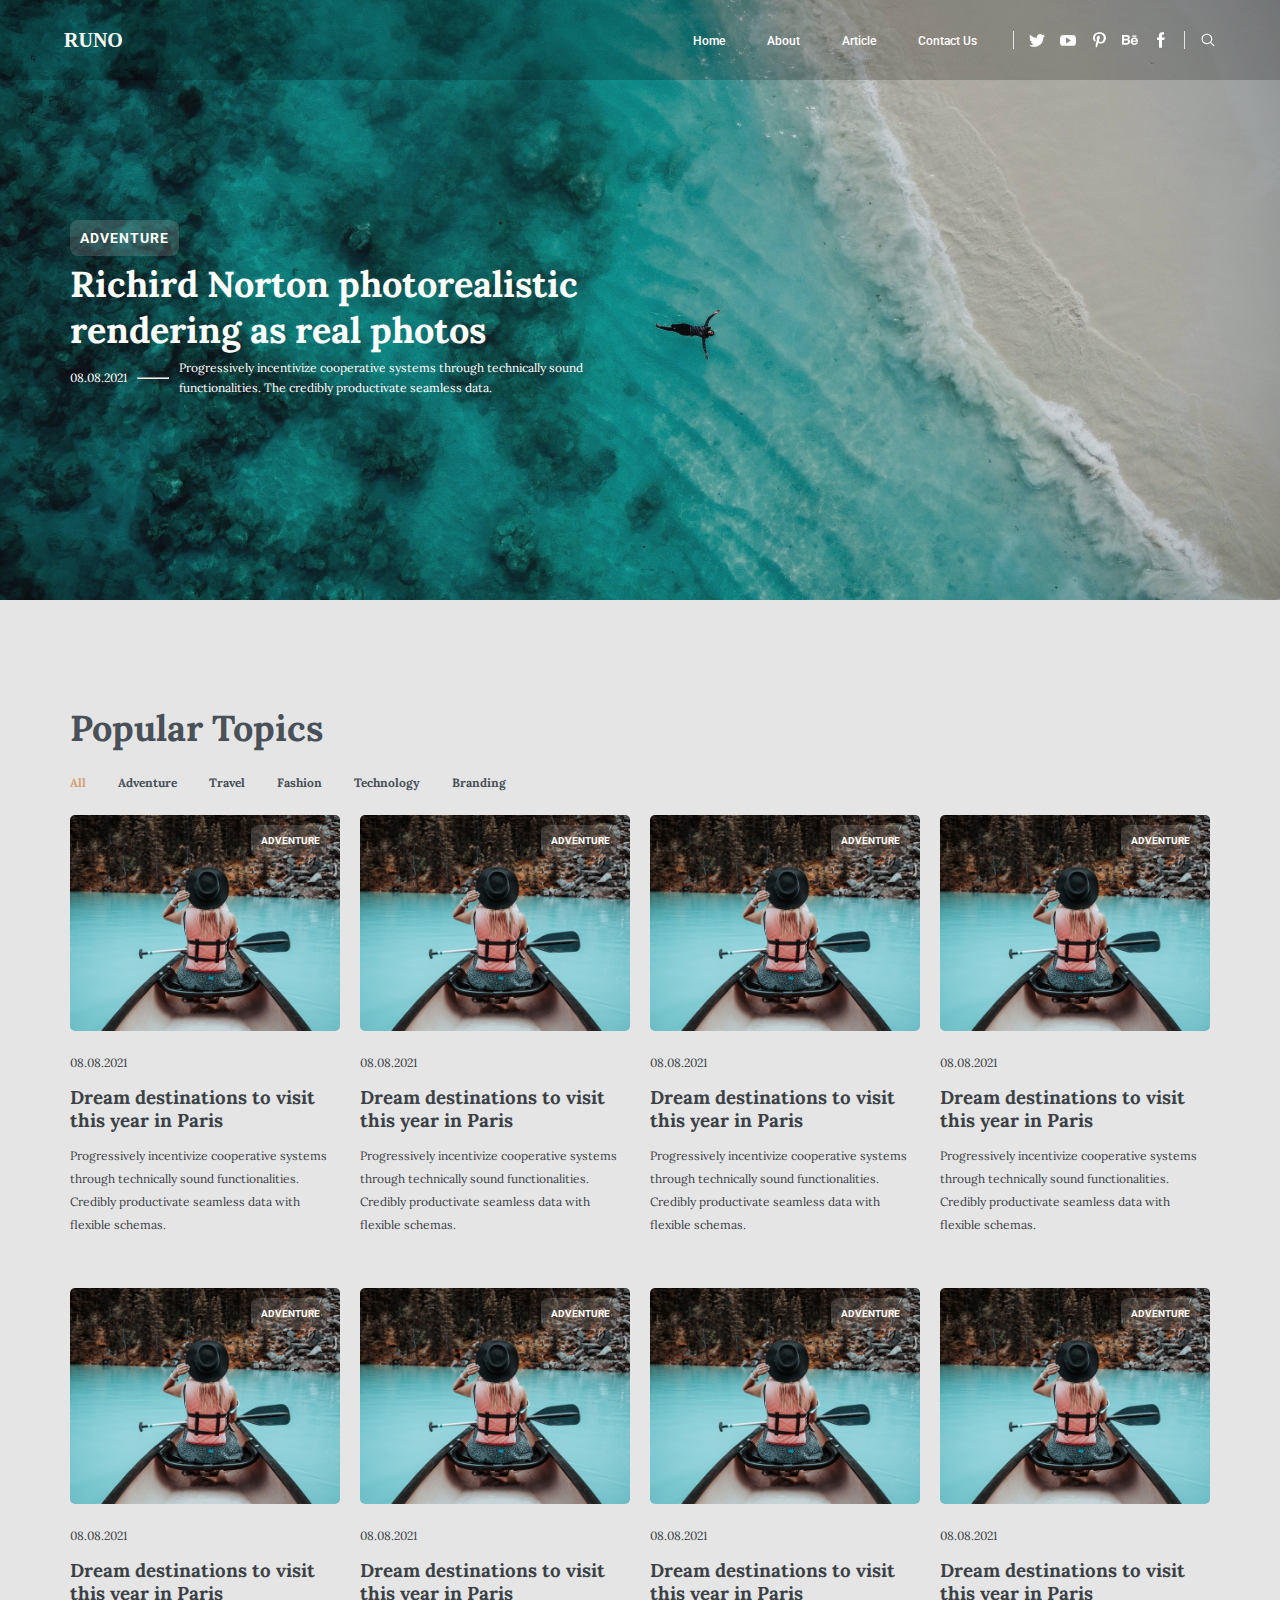
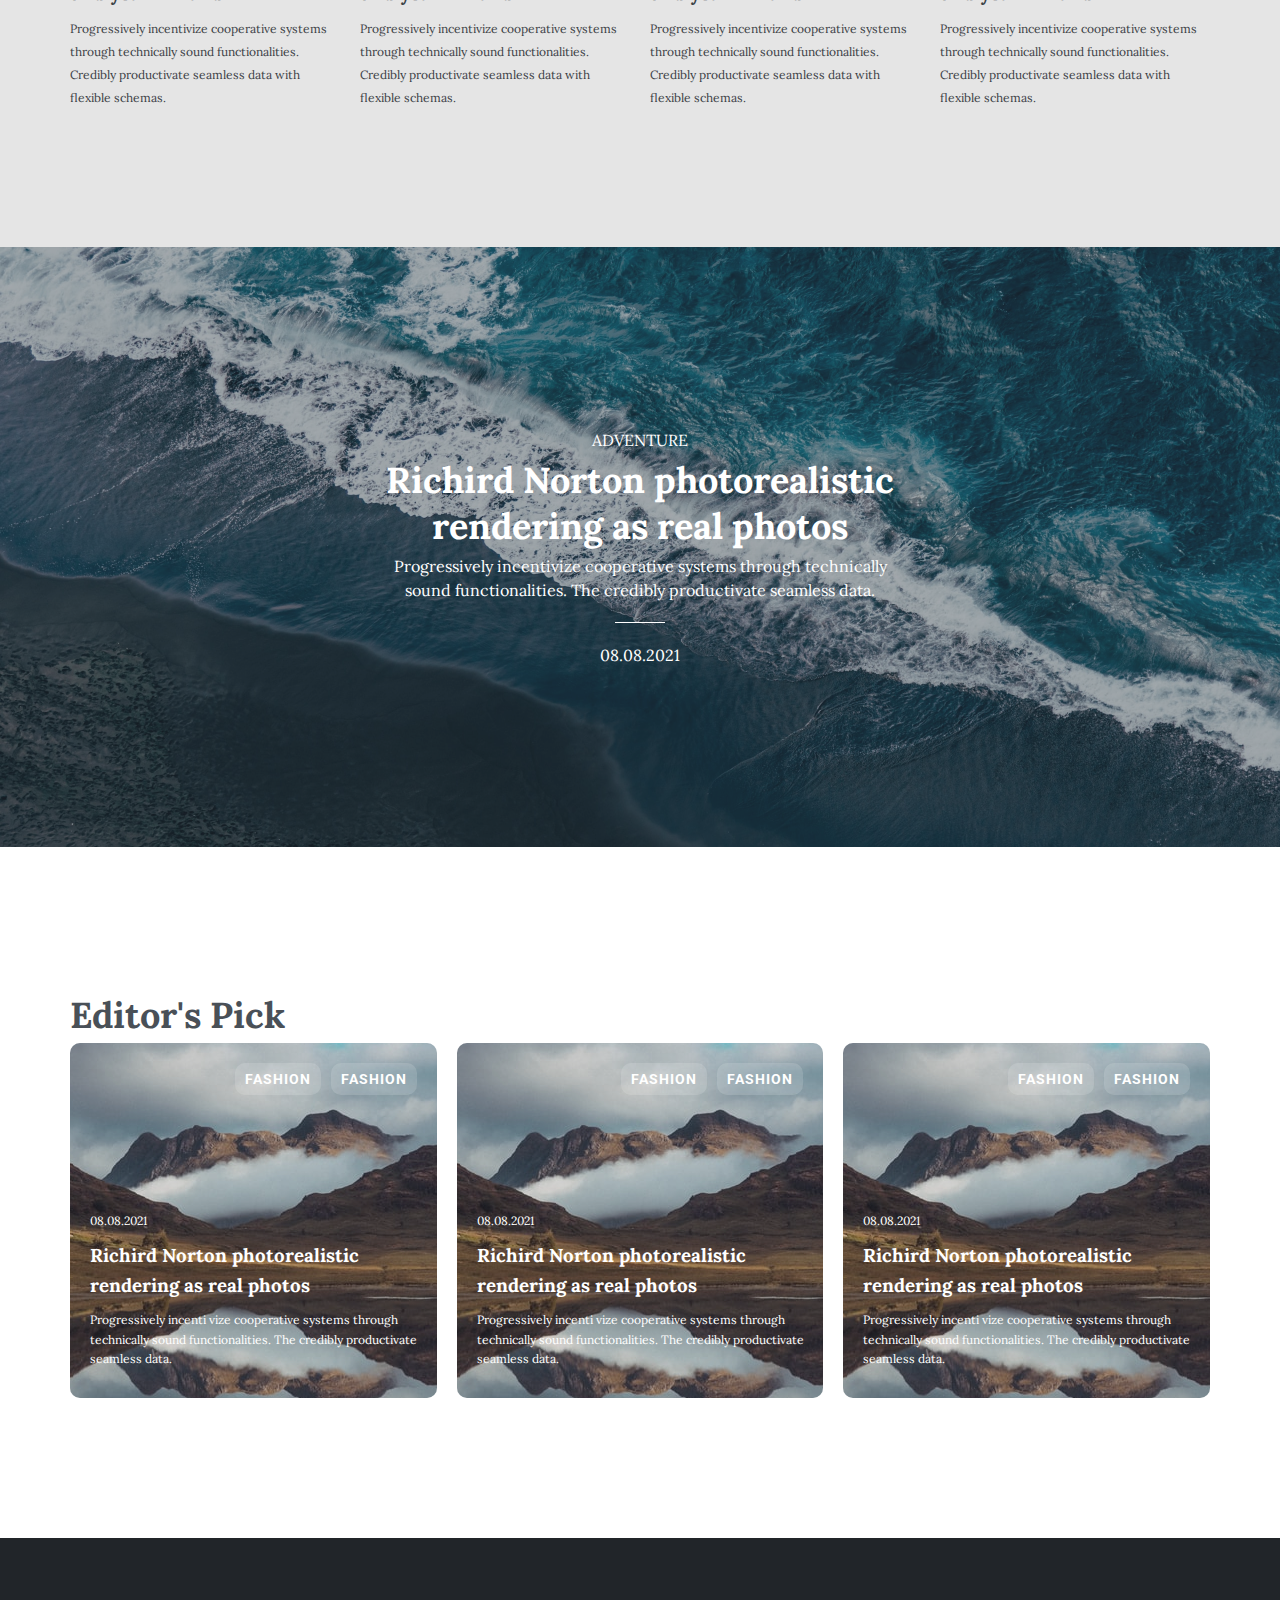
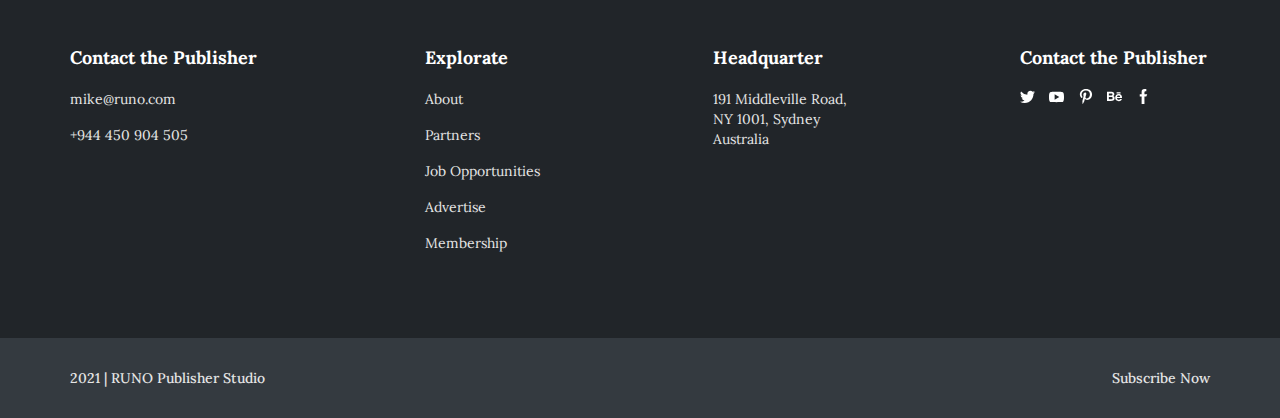
==== commit 0b22d3e7: "fix: container & section width, SEO, image alt feat: favicon, opengraph & sosmed opengraph" ====
--- a/index.html
+++ b/index.html
@@ -18,71 +18,160 @@
       rel="stylesheet"
       href="https://cdnjs.cloudflare.com/ajax/libs/font-awesome/4.7.0/css/font-awesome.min.css"
     />
+    <link rel="apple-touch-icon" sizes="57x57" href="/apple-icon-57x57.png" />
+    <link rel="apple-touch-icon" sizes="60x60" href="/apple-icon-60x60.png" />
+    <link rel="apple-touch-icon" sizes="72x72" href="/apple-icon-72x72.png" />
+    <link rel="apple-touch-icon" sizes="76x76" href="/apple-icon-76x76.png" />
+    <link
+      rel="apple-touch-icon"
+      sizes="114x114"
+      href="/apple-icon-114x114.png"
+    />
+    <link
+      rel="apple-touch-icon"
+      sizes="120x120"
+      href="/apple-icon-120x120.png"
+    />
+    <link
+      rel="apple-touch-icon"
+      sizes="144x144"
+      href="/apple-icon-144x144.png"
+    />
+    <link
+      rel="apple-touch-icon"
+      sizes="152x152"
+      href="/apple-icon-152x152.png"
+    />
+    <link
+      rel="apple-touch-icon"
+      sizes="180x180"
+      href="/apple-icon-180x180.png"
+    />
+    <link
+      rel="icon"
+      type="image/png"
+      sizes="192x192"
+      href="/android-icon-192x192.png"
+    />
+    <link rel="icon" type="image/png" sizes="32x32" href="/favicon-32x32.png" />
+    <link rel="icon" type="image/png" sizes="96x96" href="/favicon-96x96.png" />
+    <link rel="icon" type="image/png" sizes="16x16" href="/favicon-16x16.png" />
+    <link rel="manifest" href="/manifest.json" />
+    <meta name="msapplication-TileColor" content="#ffffff" />
+    <meta name="msapplication-TileImage" content="/ms-icon-144x144.png" />
+    <meta name="theme-color" content="#ffffff" />
     <script type="text/javascript" src="js/index.js"></script>
-
+    <meta property="og:site_name" content="Aditya irvandani" />
+    <meta property="“og:title”" content="Mentoring front end" />
+    <meta property="og:description" content="Website mentoring adit x naufal" />
+    <meta property="og:url" content="https://mentoring-feb.vercel.app" />
+    <meta property="og:type" content="article" />
+    <meta property="article:publisher"
+    content="https://mentoring-feb.vercel.app"" />
+    <meta property="article:section" content="Coding" />
+    <meta property="article:tag" content="Coding" />
+    <meta
+      property="og:image"
+      content="https://res.cloudinary.com/fay/image/upload/w_1280,h_640,c_fill,q_auto,f_auto/w_860,c_fit,co_rgb:232129,g_west,x_80,y_-60,l_text:Source%20Sans%20Pro_70_line_spacing_-10_semibold:Anyone%20Can%20Map!%20Inspiration%20and%20an%20introduction%20to%20the%20world%20of%20mapping/blog-social-card-1.1"
+    />
+    <meta
+      property="og:image:secure_url"
+      content="https://res.cloudinary.com/fay/image/upload/w_1280,h_640,c_fill,q_auto,f_auto/w_860,c_fit,co_rgb:232129,g_west,x_80,y_-60,l_text:Source%20Sans%20Pro_70_line_spacing_-10_semibold:Anyone%20Can%20Map!%20Inspiration%20and%20an%20introduction%20to%20the%20world%20of%20mapping/blog-social-card-1.1"
+    />
+    <meta property="og:image:width" content="1280" />
+    <meta property="og:image:height" content="640" />
+    <meta property="twitter:card" content="summary_large_image" />
+    <meta
+      property="twitter:image"
+      content="https://res.cloudinary.com/fay/image/upload/w_1280,h_640,c_fill,q_auto,f_auto/w_860,c_fit,co_rgb:232129,g_west,x_80,y_-60,l_text:Source%20Sans%20Pro_70_line_spacing_-10_semibold:Anyone%20Can%20Map!%20Inspiration%20and%20an%20introduction%20to%20the%20world%20of%20mapping/blog-social-card-1.1"
+    />
+    <meta property="twitter:site" content="@adityairvandani" />
     <title>Home</title>
   </head>
   <body>
     <section id="hero">
       <div class="container__hero hero__home">
-        <nav>
-          <div class="logo">
-            <h3>RUNO</h3>
-          </div>
-          <div class="menu">
-            <!-- Hamburger Menu Start -->
-            <input id="menu-toggle" type="checkbox" />
-            <label class="menu-button-container" for="menu-toggle">
-              <img src="assets/icon/icons8-menu.svg" alt="" />
-            </label>
-            <!-- Hamburger Menu end -->
-            <ul class="parent__menu" id="my-parent-menu">
-              <li><a class="menu__item active" href="index.html">Home</a></li>
-              <li><a class="menu__item" href="#">About</a></li>
-              <li><a class="menu__item" href="article.html">Article</a></li>
-              <li><a class="menu__item" href="#">Contact Us</a></li>
-            </ul>
-            <div class="vl"></div>
-            <div class="menu__social flex gap-15">
-              <img src="assets/icon/twitter-761629.svg" alt="" />
-              <img src="assets/icon/youtube-761641.svg" alt="" />
-              <img src="assets/icon/pinterest-761616.svg" alt="" />
-              <img src="assets/icon/behance-761644.svg" alt="" />
-              <img src="assets/icon/facebook-761598.svg" alt="" />
-            </div>
-            <div class="vl"></div>
-            <img
-              class="search-icon"
-              src="assets/icon/icons8-search.svg"
-              alt=""
-            />
-          </div>
-        </nav>
-        <div class="hero-text hero-text-lb">
-          <div class="post-cat">
-            <span>ADVENTURE</span>
-          </div>
-          <h1>Richird Norton photorealistic rendering as real photos</h1>
-          <div class="row">
-            <div class="col1">
-              <p>08.08.2021</p>
-            </div>
-            <div class="col2">
-              <hr />
-            </div>
-            <div class="col3">
-              <p>
-                Progressively incentivize cooperative systems through
-                technically sound functionalities. The credibly productivate
-                seamless data.
-              </p>
+        <div class="bg-header">
+          <div class="container">
+            <nav>
+              <div class="logo">
+                <h3>RUNO</h3>
+              </div>
+              <div class="menu">
+                <!-- Hamburger Menu Start -->
+                <input id="menu-toggle" type="checkbox" />
+                <label class="menu-button-container" for="menu-toggle">
+                  <img src="assets/icon/icons8-menu.svg" alt="icons8-menu" />
+                </label>
+                <!-- Hamburger Menu end -->
+                <ul class="parent__menu" id="my-parent-menu">
+                  <li>
+                    <a class="menu__item active" href="index.html">Home</a>
+                  </li>
+                  <li><a class="menu__item" href="#">About</a></li>
+                  <li><a class="menu__item" href="article.html">Article</a></li>
+                  <li><a class="menu__item" href="#">Contact Us</a></li>
+                </ul>
+                <div class="vl"></div>
+                <div class="menu__social flex gap-15">
+                  <img
+                    src="assets/icon/twitter-761629.svg"
+                    alt="twitter-761629"
+                  />
+                  <img
+                    src="assets/icon/youtube-761641.svg"
+                    alt="youtube-761641"
+                  />
+                  <img
+                    src="assets/icon/pinterest-761616.svg"
+                    alt="pinterest-761616"
+                  />
+                  <img
+                    src="assets/icon/behance-761644.svg"
+                    alt="behance-761644"
+                  />
+                  <img
+                    src="assets/icon/facebook-761598.svg"
+                    alt="facebook-761598"
+                  />
+                </div>
+                <div class="vl"></div>
+                <img
+                  class="search-icon"
+                  src="assets/icon/icons8-search.svg"
+                  alt="icons8-search"
+                />
+              </div>
+            </nav>
+          </div>
+        </div>
+        <div class="container">
+          <div class="hero-text hero-text-lb">
+            <div class="post-cat">
+              <span>ADVENTURE</span>
+            </div>
+            <h1>Richird Norton photorealistic rendering as real photos</h1>
+            <div class="row">
+              <div class="col1">
+                <p>08.08.2021</p>
+              </div>
+              <div class="col2">
+                <hr />
+              </div>
+              <div class="col3">
+                <p>
+                  Progressively incentivize cooperative systems through
+                  technically sound functionalities. The credibly productivate
+                  seamless data.
+                </p>
+              </div>
             </div>
           </div>
         </div>
       </div>
     </section>
     <section id="popular-topics">
-      <div class="popular-topics">
+      <div class="container popular-topics">
         <h1>Popular Topics</h1>
         <div class="tab">
           <button class="tab__links active" onclick="openTopic(event, 'all')">
@@ -113,7 +202,7 @@
                   <img
                     src="assets/img/blog-image-woman-in-lake.jpg"
                     class="radius-5"
-                    alt="blog-image "
+                    alt="blog-image-woman-in-lake"
                   />
                   <div class="blog__content">
                     <p class="meta">08.08.2021</p>
@@ -134,7 +223,7 @@
                   <img
                     src="assets/img/blog-image-woman-in-lake.jpg"
                     class="radius-5"
-                    alt="blog-image "
+                    alt="blog-image-woman-in-lake"
                   />
                   <div class="blog__content">
                     <p class="meta">08.08.2021</p>
@@ -154,7 +243,7 @@
                 <img
                   src="assets/img/blog-image-woman-in-lake.jpg"
                   class="radius-5"
-                  alt="blog-image "
+                  alt="blog-image-woman-in-lake"
                 />
                 <div class="blog__content">
                   <p class="meta">08.08.2021</p>
@@ -173,7 +262,7 @@
                 <img
                   src="assets/img/blog-image-woman-in-lake.jpg"
                   class="radius-5"
-                  alt="blog-image "
+                  alt="blog-image-woman-in-lake"
                 />
                 <div class="blog__content">
                   <p class="meta">08.08.2021</p>
@@ -192,7 +281,7 @@
                 <img
                   src="assets/img/blog-image-woman-in-lake.jpg"
                   class="radius-5"
-                  alt="blog-image "
+                  alt="blog-image-woman-in-lake"
                 />
                 <div class="blog__content">
                   <p class="meta">08.08.2021</p>
@@ -211,7 +300,7 @@
                 <img
                   src="assets/img/blog-image-woman-in-lake.jpg"
                   class="radius-5"
-                  alt="blog-image "
+                  alt="blog-image-woman-in-lake"
                 />
                 <div class="blog__content">
                   <p class="meta">08.08.2021</p>
@@ -230,7 +319,7 @@
                 <img
                   src="assets/img/blog-image-woman-in-lake.jpg"
                   class="radius-5"
-                  alt="blog-image "
+                  alt="blog-image-woman-in-lake"
                 />
                 <div class="blog__content">
                   <p class="meta">08.08.2021</p>
@@ -249,7 +338,7 @@
                 <img
                   src="assets/img/blog-image-woman-in-lake.jpg"
                   class="radius-5"
-                  alt="blog-image "
+                  alt="blog-image-woman-in-lake"
                 />
                 <div class="blog__content">
                   <p class="meta">08.08.2021</p>
@@ -293,9 +382,9 @@
       </div>
     </section>
     <section id="big-post">
-      <div class="big-post">
-        <img src="assets/img/big-image-beach.png" alt="" srcset="" />
-        <div class="content-big-post">
+      <img src="assets/img/big-image-beach.png" alt="big-image-beach" />
+      <div class="overlay">
+        <div class="container content-big-post">
           <div class="text">
             <div class="adventure">
               <span>ADVENTURE</span>
@@ -310,9 +399,11 @@
           </div>
         </div>
       </div>
+      <!-- <div class="container big-post"> -->
+      <!-- </div> -->
     </section>
     <section id="editor-picks">
-      <div class="editor-picks">
+      <div class="container editor-picks">
         <h1 class="editor">Editor's Pick</h1>
         <div class="blog__row grid-blog-3-col">
           <div class="blog-editor">
@@ -393,8 +484,8 @@
         </div>
       </div>
     </section>
-    <section id="footer">
-      <div class="footer">
+    <section id="footer" class="bg-footer">
+      <div class="container footer">
         <div class="footer__inner">
           <div class="footer__col-1">
             <h3 class="footer__heading">Contact the Publisher</h3>
@@ -418,18 +509,27 @@
           <div class="footer__col-4">
             <h3 class="footer__heading">Contact the Publisher</h3>
             <div class="footer__social">
-              <img src="assets/icon/twitter-761629.svg" alt="" />
-              <img src="assets/icon/youtube-761641.svg" alt="" />
-              <img src="assets/icon/pinterest-761616.svg" alt="" />
-              <img src="assets/icon/behance-761644.svg" alt="" />
-              <img src="assets/icon/facebook-761598.svg" alt="" />
+              <img
+                src="assets/icon/twitter-761629.svg"
+                alt="twitter-761629.svg"
+              />
+              <img src="assets/icon/youtube-761641.svg" alt="youtube-761641" />
+              <img
+                src="assets/icon/pinterest-761616.svg"
+                alt="pinterest-761616"
+              />
+              <img src="assets/icon/behance-761644.svg" alt="behance-761644" />
+              <img
+                src="assets/icon/facebook-761598.svg"
+                alt="facebook-761598"
+              />
             </div>
           </div>
         </div>
       </div>
     </section>
-    <section id="sub-footer">
-      <div class="sub-footer">
+    <section id="sub-footer" class="bg-sub-footer">
+      <div class="container sub-footer">
         <div class="sub-footer__col">2021 | RUNO Publisher Studio</div>
         <div class="sub-footer__col">Subscribe Now</div>
       </div>
--- a/css/styles.css
+++ b/css/styles.css
@@ -6,9 +6,14 @@
 }
 
 section {
-    max-width:1366px;
+    width:100%;
+    position: relative;
     /* width:100%; */
-    margin:0 auto;
+}
+
+.container {
+  max-width:1440px;
+  margin:0 auto;
 }
 
 .container__hero {
@@ -23,7 +28,6 @@
 
 nav {
   height: 80px;
-  background: rgba(0, 0, 0, 0.2);
   display: flex;
   justify-content: space-between;
   align-items: center;
@@ -133,12 +137,16 @@
 
 /* POPULAR TOPICS */
 
-.popular-topics {
+
+#popular-topics {
+  background-color: #E5E5E5;
+}
+
+  .popular-topics {
   padding: 100px  70px;
   /* overflow: hidden;
     position: absolute; */
   flex-direction: column;
-  background-color: #E5E5E5;
 }
 
 .popular-topics h1 {
@@ -309,15 +317,23 @@
 /* END OF BLOG TAB */
 
 /* SECTION BIG POST */
-.big-post {
-  width: 100%;
+#big-post {
   height: 600px;
   position: relative;
   /* background-size: contain; */
   overflow: hidden;
 }
 
-.big-post img {
+.overlay {
+  position: absolute;
+  top: 0;
+  right: 0;
+  left: 0;
+  background-color: rgba(52, 58, 64, 0.4);
+  height: 100%;
+}
+
+#big-post img {
   display: block;
   width: 100%;
   height: 100%;
@@ -326,16 +342,11 @@
 }
 
 .content-big-post {
-  position: absolute;
+  height: inherit;
   display: flex;
   justify-content: center;
   align-items: center;
   flex-direction: column;
-  top: 0;
-  height: 100%;
-  width: 100%;
-  /* opacity: 0.5; */
-  background-color: rgba(52, 58, 64, 0.4);
 }
 
 .content-big-post .text {
@@ -362,8 +373,7 @@
 /* Section big post */
 
 .editor-picks {
-    margin: 140px 70px;
-    max-width:1300px;
+    padding: 140px 70px;
     /* width: 100%; */
   }
 
@@ -450,7 +460,6 @@
 
 .footer {
   color:white;
-  background-color: #212529;
   height:400px;
   padding: 106px 70px;
 }
@@ -508,7 +517,6 @@
   justify-content: space-between;
   align-items: center;
   height: 80px;
-  background-color: #343A40;
 }
 
 .sub-footer__col {
@@ -708,6 +716,18 @@
 .grid-blog-2-col {
   grid-template-columns: repeat(2, 1fr);
   grid-column-gap: 20px;
+}
+
+.bg-header {
+  background: rgba(0, 0, 0, 0.2);
+}
+
+.bg-footer {
+  background-color: #212529;
+}
+
+.bg-sub-footer {
+  background-color: #343A40;
 }
 
 /* COBA HAMBURGER */
@@ -776,7 +796,6 @@
 
 @media (max-width: 640px) {
 
-
   /* Menu Header */
   .menu .vl , .menu .menu__social, .menu .search-icon {
     display: none;
@@ -917,7 +936,6 @@
 
   .footer {
     color: white;
-    background-color: #212529;
     height: auto;
     padding: 50px 30px;
   }
